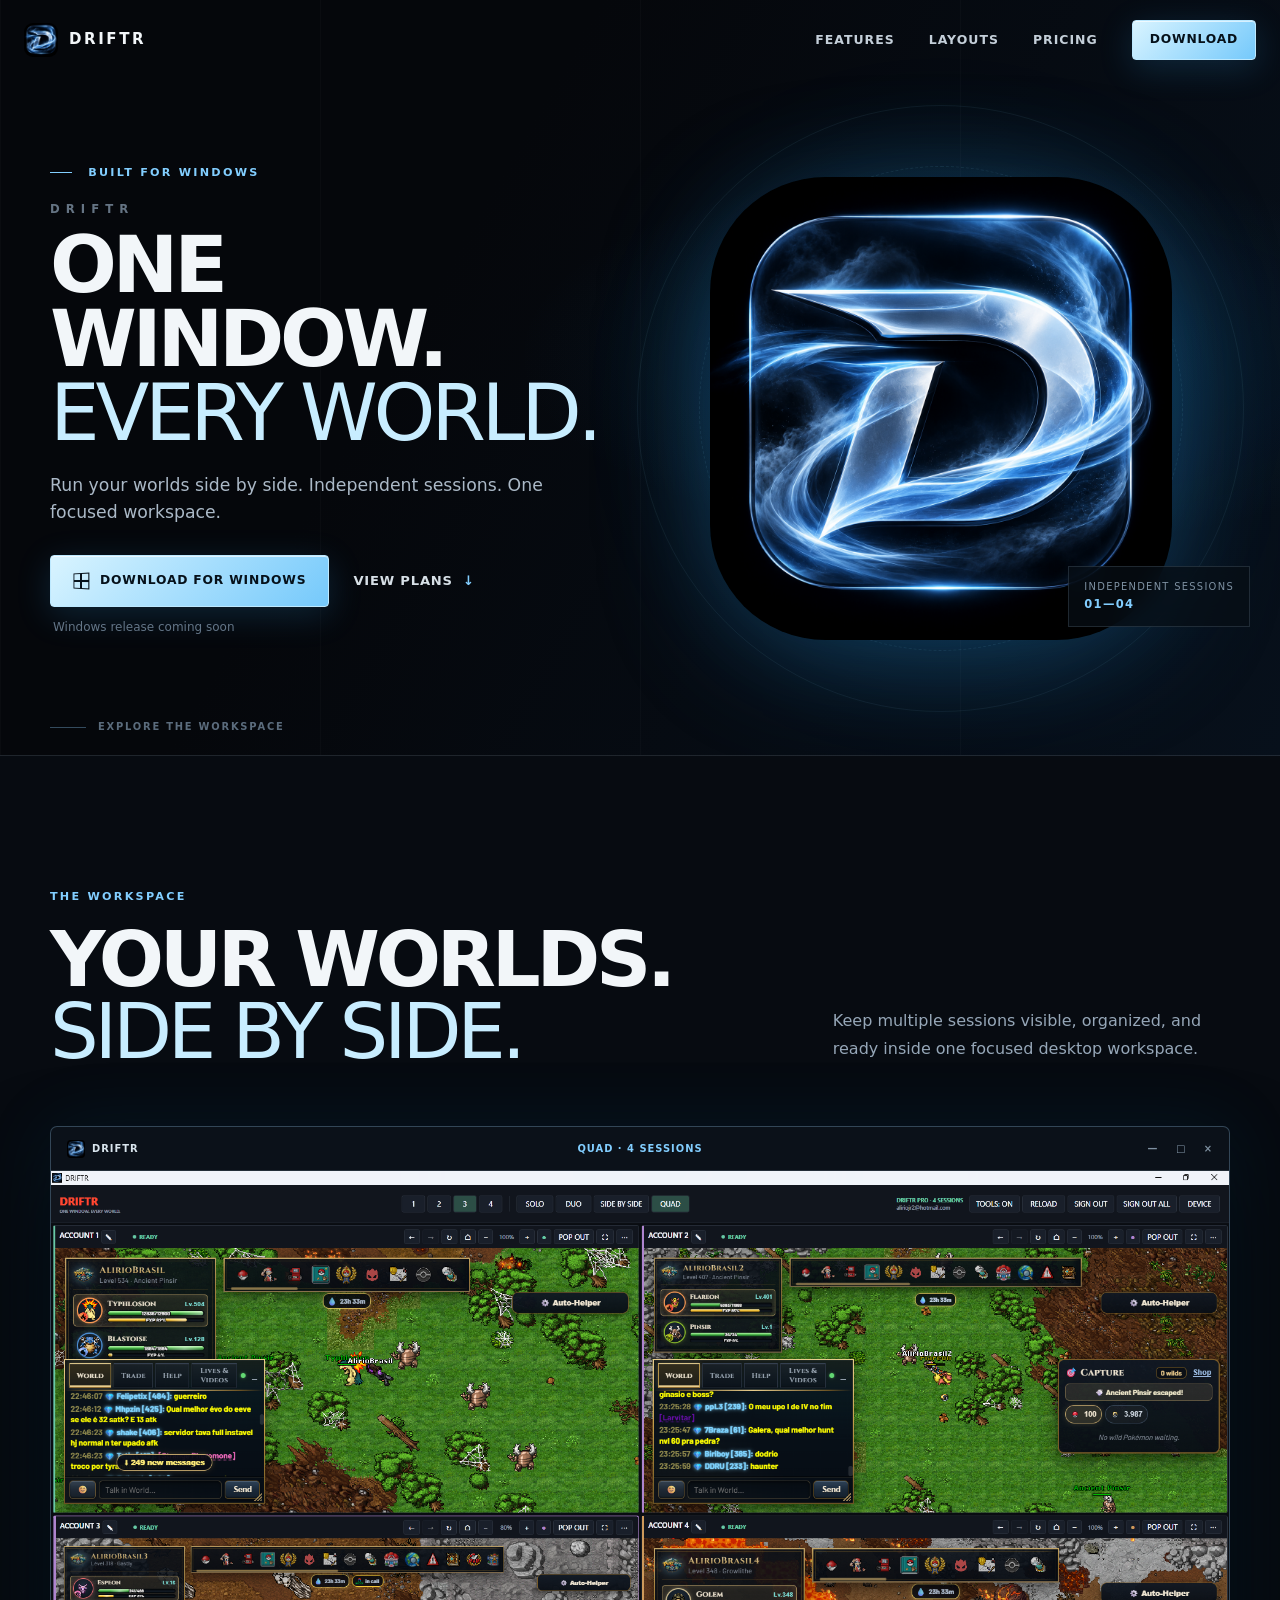
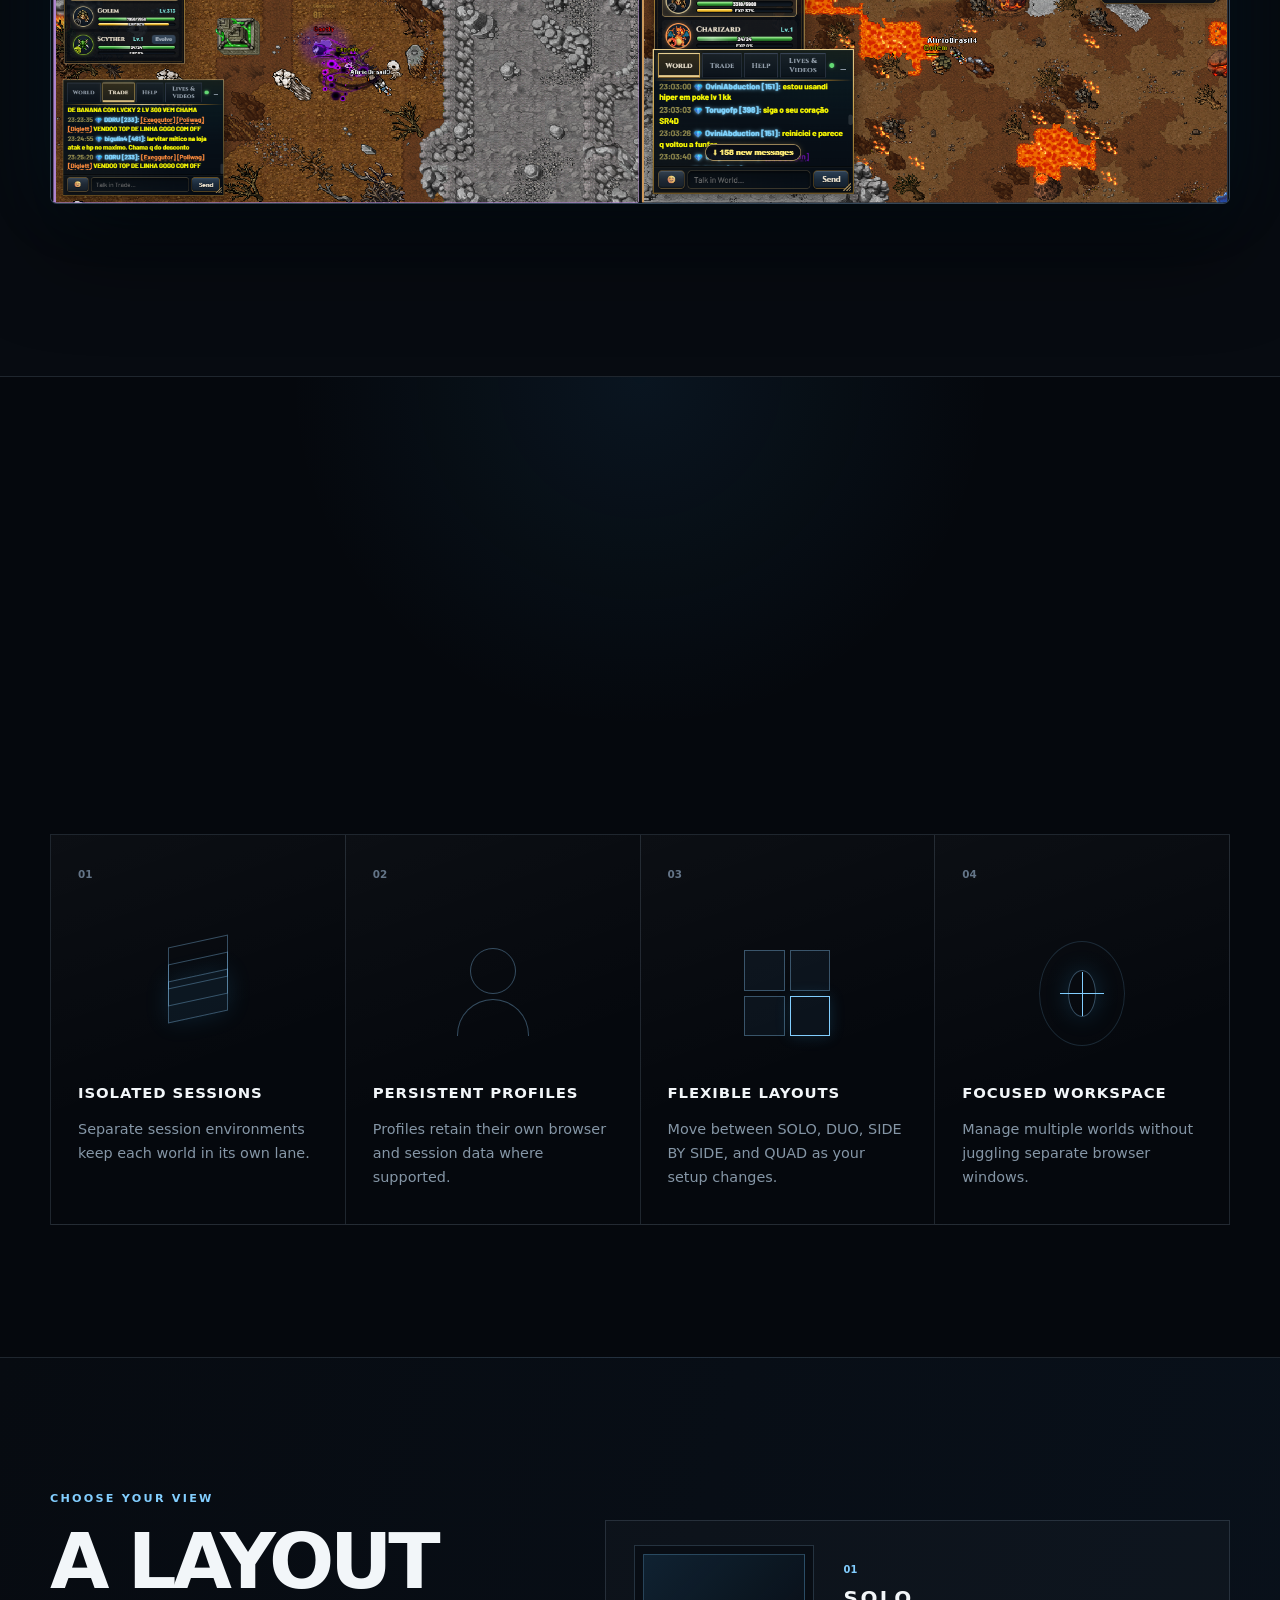
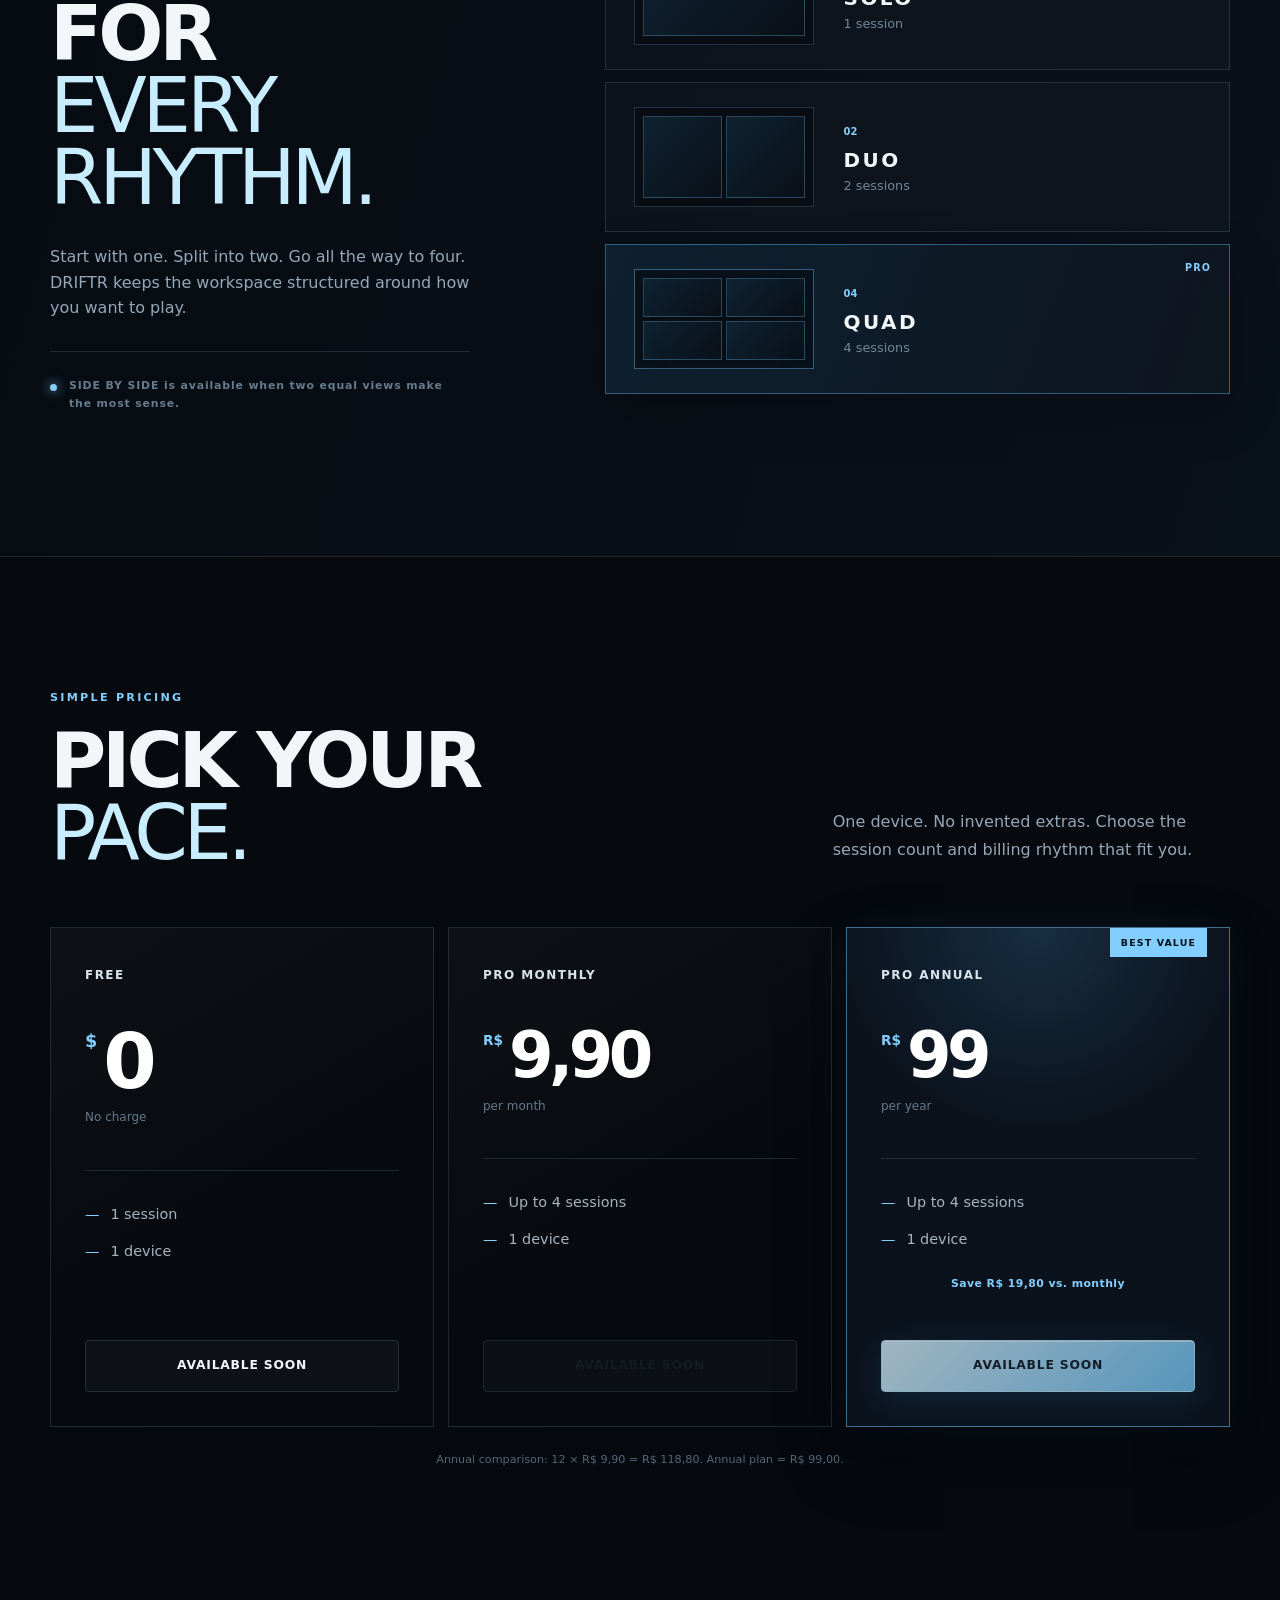
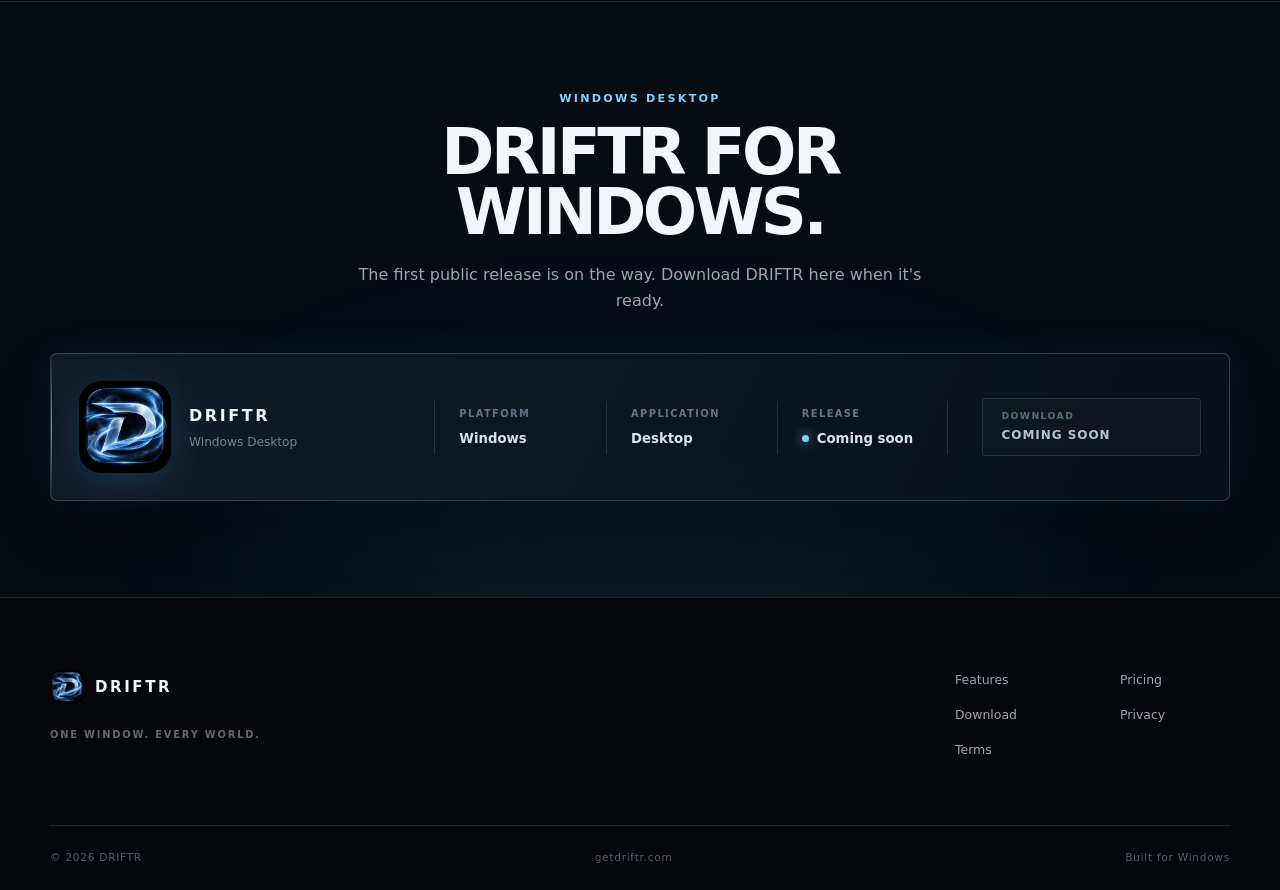
==== index.html @ 32c5ec21 "Build DRIFTR website V1" ====
<!doctype html>
<html lang="en">
<head>
  <meta charset="utf-8">
  <meta name="viewport" content="width=device-width, initial-scale=1">
  <title>DRIFTR — One Window. Every World.</title>
  <meta name="description" content="Run multiple isolated browser and game sessions side by side in one focused Windows workspace.">
  <meta name="theme-color" content="#05070b">
  <meta property="og:title" content="DRIFTR — One Window. Every World.">
  <meta property="og:description" content="Independent sessions. One focused workspace. Built for Windows.">
  <meta property="og:type" content="website">
  <meta property="og:url" content="https://getdriftr.com/">
  <link rel="icon" href="favicon.ico">
  <link rel="stylesheet" href="styles.css">
  <script src="script.js" defer></script>
</head>
<body>
  <a class="skip-link" href="#main">Skip to content</a>
  <header class="site-header" data-header>
    <div class="nav-shell">
      <a class="brand" href="#top" aria-label="DRIFTR home">
        <img src="assets/images/driftr-icon.png" alt="" width="42" height="42">
        <span>DRIFTR</span>
      </a>
      <button class="nav-toggle" type="button" aria-expanded="false" aria-controls="site-nav" data-nav-toggle>
        <span class="sr-only">Open navigation</span><span></span><span></span>
      </button>
      <nav id="site-nav" class="site-nav" aria-label="Main navigation" data-nav>
        <a href="#features">Features</a>
        <a href="#layouts">Layouts</a>
        <a href="#pricing">Pricing</a>
        <a class="button button-small" href="#download">Download</a>
      </nav>
    </div>
  </header>

  <main id="main">
    <section class="hero" id="top">
      <div class="hero-grid shell">
        <div class="hero-copy reveal">
          <p class="eyebrow"><span></span> Built for Windows</p>
          <p class="hero-brand">DRIFTR</p>
          <h1>One window.<br><em>Every world.</em></h1>
          <p class="hero-lede">Run your worlds side by side. Independent sessions. One focused workspace.</p>
          <div class="hero-actions">
            <a class="button" href="#download"><span class="windows-mark" aria-hidden="true"></span> Download for Windows</a>
            <a class="text-link" href="#pricing">View plans <span aria-hidden="true">↓</span></a>
          </div>
          <p class="availability">Windows release coming soon</p>
        </div>
        <div class="hero-art reveal" aria-label="Official DRIFTR icon">
          <div class="icon-orbit" aria-hidden="true"></div>
          <img src="assets/images/driftr-icon.png" alt="DRIFTR's illuminated blue D emblem" width="1254" height="1254">
          <span class="hero-art-label">Independent sessions <b>01—04</b></span>
        </div>
      </div>
      <div class="scroll-cue shell" aria-hidden="true"><span></span> Explore the workspace</div>
    </section>

    <section class="showcase section" aria-labelledby="showcase-title">
      <div class="shell">
        <div class="section-heading reveal">
          <div><p class="eyebrow">The workspace</p><h2 id="showcase-title">Your worlds.<br><em>Side by side.</em></h2></div>
          <p>Keep multiple sessions visible, organized, and ready inside one focused desktop workspace.</p>
        </div>
        <div class="app-frame reveal">
          <div class="frame-bar"><span class="frame-brand"><img src="assets/images/driftr-icon.png" alt="" width="18" height="18"> DRIFTR</span><span class="frame-mode">QUAD · 4 SESSIONS</span><span class="frame-controls" aria-hidden="true">— □ ×</span></div>
          <img src="assets/images/driftr-quad.png" alt="DRIFTR desktop app showing four independent game sessions in QUAD layout" width="1919" height="1029">
        </div>
        <div class="showcase-caption reveal"><span>01</span><p>Four distinct views. One place to keep your attention.</p><b>QUAD LAYOUT</b></div>
      </div>
    </section>

    <section class="features section" id="features" aria-labelledby="features-title">
      <div class="shell">
        <div class="section-kicker reveal"><p class="eyebrow">Designed for focus</p><span>02 / 04</span></div>
        <h2 id="features-title" class="display-heading reveal">More worlds.<br><em>Less window juggling.</em></h2>
        <div class="feature-grid">
          <article class="feature-card reveal"><span class="feature-index">01</span><div class="feature-symbol symbol-layers" aria-hidden="true"><i></i><i></i><i></i></div><h3>Isolated sessions</h3><p>Separate session environments keep each world in its own lane.</p></article>
          <article class="feature-card reveal"><span class="feature-index">02</span><div class="feature-symbol symbol-profile" aria-hidden="true"><i></i><i></i></div><h3>Persistent profiles</h3><p>Profiles retain their own browser and session data where supported.</p></article>
          <article class="feature-card reveal"><span class="feature-index">03</span><div class="feature-symbol symbol-grid" aria-hidden="true"><i></i><i></i><i></i><i></i></div><h3>Flexible layouts</h3><p>Move between SOLO, DUO, SIDE BY SIDE, and QUAD as your setup changes.</p></article>
          <article class="feature-card reveal"><span class="feature-index">04</span><div class="feature-symbol symbol-focus" aria-hidden="true"><i></i></div><h3>Focused workspace</h3><p>Manage multiple worlds without juggling separate browser windows.</p></article>
        </div>
      </div>
    </section>

    <section class="layouts section" id="layouts" aria-labelledby="layouts-title">
      <div class="shell layout-shell">
        <div class="layout-copy reveal">
          <p class="eyebrow">Choose your view</p>
          <h2 id="layouts-title">A layout for<br><em>every rhythm.</em></h2>
          <p>Start with one. Split into two. Go all the way to four. DRIFTR keeps the workspace structured around how you want to play.</p>
          <p class="side-note"><span></span> SIDE BY SIDE is available when two equal views make the most sense.</p>
        </div>
        <div class="layout-list">
          <article class="layout-item reveal"><div class="mini-layout solo"><i></i></div><div><span>01</span><h3>SOLO</h3><p>1 session</p></div></article>
          <article class="layout-item reveal"><div class="mini-layout duo"><i></i><i></i></div><div><span>02</span><h3>DUO</h3><p>2 sessions</p></div></article>
          <article class="layout-item featured reveal"><div class="mini-layout quad"><i></i><i></i><i></i><i></i></div><div><span>04</span><h3>QUAD</h3><p>4 sessions</p></div><b>PRO</b></article>
        </div>
      </div>
    </section>

    <section class="pricing section" id="pricing" aria-labelledby="pricing-title">
      <div class="shell">
        <div class="section-heading reveal"><div><p class="eyebrow">Simple pricing</p><h2 id="pricing-title">Pick your<br><em>pace.</em></h2></div><p>One device. No invented extras. Choose the session count and billing rhythm that fit you.</p></div>
        <div class="pricing-grid">
          <article class="price-card reveal"><p class="plan">Free</p><div class="price"><span>$</span>0</div><p class="billing">No charge</p><ul><li>1 session</li><li>1 device</li></ul><a class="button button-ghost" href="#download">Available soon</a></article>
          <article class="price-card reveal"><p class="plan">Pro monthly</p><div class="price price-brl"><span>R$</span>9,90</div><p class="billing">per month</p><ul><li>Up to 4 sessions</li><li>1 device</li></ul><button class="button button-ghost" type="button" disabled>Available soon</button></article>
          <article class="price-card price-featured reveal"><span class="best-value">Best value</span><p class="plan">Pro annual</p><div class="price price-brl"><span>R$</span>99</div><p class="billing">per year</p><ul><li>Up to 4 sessions</li><li>1 device</li></ul><p class="saving">Save R$ 19,80 vs. monthly</p><button class="button" type="button" disabled>Available soon</button></article>
        </div>
        <p class="price-note reveal">Annual comparison: 12 × R$ 9,90 = R$ 118,80. Annual plan = R$ 99,00.</p>
      </div>
    </section>

    <section class="download section" id="download" aria-labelledby="download-title">
      <div class="download-glow" aria-hidden="true"></div>
      <div class="shell download-inner">
        <div class="download-heading reveal">
          <p class="eyebrow">Windows desktop</p>
          <h2 id="download-title">DRIFTR for Windows.</h2>
          <p>The first public release is on the way. Download DRIFTR here when it's ready.</p>
        </div>
        <div class="release-panel reveal">
          <div class="release-identity">
            <img src="assets/images/driftr-icon.png" alt="DRIFTR icon" width="1254" height="1254">
            <div><strong>DRIFTR</strong><span>Windows Desktop</span></div>
          </div>
          <dl class="release-specs">
            <div><dt>Platform</dt><dd>Windows</dd></div>
            <div><dt>Application</dt><dd>Desktop</dd></div>
            <div><dt>Release</dt><dd><span class="status-dot" aria-hidden="true"></span>Coming soon</dd></div>
          </dl>
          <!-- Release: replace this disabled button with an anchor pointing to the verified production installer URL. -->
          <button class="release-button" type="button" disabled><span>Download</span><strong>Coming soon</strong></button>
        </div>
      </div>
    </section>
  </main>

  <footer class="site-footer">
    <div class="shell footer-top"><div class="footer-brand"><a class="brand" href="#top"><img src="assets/images/driftr-icon.png" alt="" width="42" height="42"><span>DRIFTR</span></a><p>ONE WINDOW. EVERY WORLD.</p></div><nav aria-label="Footer navigation"><a href="#features">Features</a><a href="#pricing">Pricing</a><a href="#download">Download</a><a href="privacy.html">Privacy</a><a href="terms.html">Terms</a></nav></div>
    <div class="shell footer-bottom"><span>© 2026 DRIFTR</span><a href="https://getdriftr.com" rel="noopener noreferrer">getdriftr.com</a><span>Built for Windows</span></div>
  </footer>
</body>
</html>
---- styles.css ----
:root {
  --ink: #05070b;
  --ink-2: #080d14;
  --panel: #0c121c;
  --panel-2: #101925;
  --line: rgba(190, 219, 244, .14);
  --line-bright: rgba(144, 207, 255, .34);
  --text: #f2f6f9;
  --muted: #96a7b8;
  --blue: #82ceff;
  --blue-bright: #c8edff;
  --blue-deep: #168cd7;
  --font: Inter, ui-sans-serif, system-ui, -apple-system, BlinkMacSystemFont, "Segoe UI", sans-serif;
  --display: "Arial Narrow", "Segoe UI", var(--font);
  --shell: min(1180px, calc(100% - 48px));
}

* { box-sizing: border-box; }
html { scroll-behavior: smooth; scroll-padding-top: 88px; }
body { margin: 0; color: var(--text); background: var(--ink); font-family: var(--font); font-size: 16px; line-height: 1.6; -webkit-font-smoothing: antialiased; overflow-x: hidden; }
body::before { content: ""; position: fixed; inset: 0; z-index: -2; opacity: .34; pointer-events: none; background-image: linear-gradient(rgba(255,255,255,.018) 1px, transparent 1px), linear-gradient(90deg, rgba(255,255,255,.018) 1px, transparent 1px); background-size: 64px 64px; mask-image: linear-gradient(to bottom, black, transparent 85%); }
img { display: block; max-width: 100%; }
a { color: inherit; text-decoration: none; }
button, a { -webkit-tap-highlight-color: transparent; }
button { font: inherit; }
:focus-visible { outline: 2px solid var(--blue); outline-offset: 4px; }
::selection { color: #02101a; background: var(--blue); }
.shell { width: var(--shell); margin-inline: auto; }
.sr-only { position: absolute; width: 1px; height: 1px; padding: 0; margin: -1px; overflow: hidden; clip: rect(0,0,0,0); white-space: nowrap; border: 0; }
.skip-link { position: fixed; top: 10px; left: 10px; z-index: 1000; padding: 10px 16px; color: var(--ink); background: var(--blue-bright); transform: translateY(-150%); }
.skip-link:focus { transform: none; }

.site-header { position: fixed; inset: 0 0 auto; z-index: 100; height: 80px; border-bottom: 1px solid transparent; transition: background .25s, border-color .25s, height .25s; }
.site-header.is-scrolled { height: 68px; background: rgba(5, 7, 11, .82); border-color: var(--line); backdrop-filter: blur(18px); }
.nav-shell { width: min(1320px, calc(100% - 48px)); height: 100%; margin: auto; display: flex; align-items: center; justify-content: space-between; }
.brand { display: inline-flex; align-items: center; gap: 11px; font-size: .94rem; font-weight: 800; letter-spacing: .17em; }
.brand img { width: 34px; height: 34px; border-radius: 9px; }
.site-nav { display: flex; align-items: center; gap: 34px; font-size: .78rem; font-weight: 700; letter-spacing: .08em; text-transform: uppercase; }
.site-nav > a:not(.button) { color: #c4cfd9; transition: color .2s; }
.site-nav > a:not(.button):hover { color: white; }
.nav-toggle { display: none; }

.button { display: inline-flex; min-height: 52px; align-items: center; justify-content: center; gap: 11px; padding: 0 22px; color: #06111a; background: linear-gradient(135deg, #d9f4ff, #75c9fb); border: 1px solid #bde9ff; border-radius: 4px; box-shadow: 0 8px 34px rgba(52, 167, 237, .19), inset 0 1px rgba(255,255,255,.65); font-size: .77rem; font-weight: 850; letter-spacing: .065em; text-transform: uppercase; transition: transform .2s, box-shadow .2s, filter .2s; cursor: pointer; }
.button:hover:not(:disabled) { transform: translateY(-2px); box-shadow: 0 12px 38px rgba(52, 167, 237, .3), inset 0 1px rgba(255,255,255,.65); filter: brightness(1.07); }
.button:disabled { color: #18232d; cursor: not-allowed; opacity: .72; }
.button-small { min-height: 40px; padding: 0 17px; }
.button-ghost { color: var(--text); background: rgba(255,255,255,.035); border-color: var(--line); box-shadow: none; }
.text-link { display: inline-flex; align-items: center; gap: 10px; color: #d7e0e7; font-size: .82rem; font-weight: 750; letter-spacing: .06em; text-transform: uppercase; }
.text-link span { color: var(--blue); }
.windows-mark { width: 16px; height: 16px; display: inline-block; background: linear-gradient(90deg, transparent 46%, currentColor 46% 54%, transparent 54%), linear-gradient(transparent 46%, currentColor 46% 54%, transparent 54%); border: 1.5px solid currentColor; transform: perspective(20px) rotateY(-8deg); }
.eyebrow { margin: 0 0 18px; color: var(--blue); font-size: .7rem; font-weight: 800; letter-spacing: .2em; text-transform: uppercase; }
.eyebrow > span { display: inline-block; width: 22px; height: 1px; margin-right: 10px; background: currentColor; vertical-align: middle; }
h1, h2 { margin: 0; font-family: var(--display); font-weight: 800; line-height: .94; letter-spacing: -.055em; text-transform: uppercase; }
h1 em, h2 em { color: var(--blue-bright); font-style: normal; font-weight: 300; }

.hero { position: relative; min-height: clamp(680px, 84svh, 800px); display: grid; align-items: center; overflow: hidden; border-bottom: 1px solid var(--line); background: radial-gradient(ellipse at 78% 47%, rgba(15, 111, 179, .16), transparent 34%), linear-gradient(120deg, #05070b 35%, #07101b 100%); }
.hero::before { content: ""; position: absolute; inset: 0; pointer-events: none; background: linear-gradient(90deg, rgba(255,255,255,.018) 1px, transparent 1px); background-size: 25vw 100%; }
.hero-grid { display: grid; grid-template-columns: 1.02fr .98fr; align-items: center; padding-top: 62px; }
.hero-copy { position: relative; z-index: 2; min-width: 0; padding: 36px 0 52px; }
.hero-brand { margin: 0 0 9px; color: #657484; font-size: .73rem; font-weight: 900; letter-spacing: .52em; }
.hero h1 { max-width: 590px; font-size: clamp(3.75rem, 6.15vw, 6.45rem); }
.hero-lede { max-width: 500px; margin: 22px 0 28px; color: #abb9c7; font-size: clamp(1rem, 1.35vw, 1.15rem); line-height: 1.6; }
.hero-actions { display: flex; align-items: center; gap: 24px; }
.availability { margin: 11px 0 0 3px; color: #647688; font-size: .75rem; }
.hero-art { position: relative; min-height: 520px; display: grid; place-items: center; }
.hero-art::before { content: ""; position: absolute; width: 78%; aspect-ratio: 1; border: 1px solid rgba(122, 203, 255, .12); border-radius: 50%; box-shadow: 0 0 130px rgba(32, 154, 235, .22), inset 0 0 80px rgba(31, 134, 204, .08); }
.hero-art img { position: relative; z-index: 2; width: min(80%, 500px); height: auto; border-radius: 25%; filter: drop-shadow(0 18px 55px rgba(37, 157, 236, .25)); }
.icon-orbit { position: absolute; width: 105%; aspect-ratio: 1; border: 1px solid rgba(142, 207, 250, .07); border-radius: 50%; }
.icon-orbit::before, .icon-orbit::after { content: ""; position: absolute; inset: 10%; border: 1px dashed rgba(145, 214, 255, .09); border-radius: inherit; }
.icon-orbit::after { inset: 22%; }
.hero-art-label { position: absolute; z-index: 4; right: -20px; bottom: 42px; padding: 12px 15px; color: #7e91a2; background: rgba(8, 14, 22, .72); border: 1px solid var(--line); backdrop-filter: blur(12px); font-size: .62rem; letter-spacing: .13em; text-transform: uppercase; }
.hero-art-label b { display: block; color: var(--blue); font-size: .72rem; }
.scroll-cue { position: absolute; inset: auto 0 20px; display: flex; gap: 12px; align-items: center; color: #5b6c7d; font-size: .62rem; font-weight: 700; letter-spacing: .18em; text-transform: uppercase; }
.scroll-cue span { width: 36px; height: 1px; background: var(--line-bright); }

.section { position: relative; padding: 132px 0; }
.section-heading { margin-bottom: 58px; display: grid; grid-template-columns: 1.15fr .65fr; align-items: end; gap: 80px; }
.section-heading h2, .display-heading, .layout-copy h2 { font-size: clamp(3rem, 6vw, 6rem); }
.section-heading > p { margin: 0 0 5px; color: var(--muted); font-size: 1rem; line-height: 1.75; }
.showcase { background: #070b11; }
.app-frame { overflow: hidden; border: 1px solid rgba(153, 209, 247, .28); border-radius: 7px; background: #0b1119; box-shadow: 0 45px 90px rgba(0,0,0,.52), 0 0 75px rgba(20, 126, 195, .11); }
.frame-bar { height: 44px; padding: 0 16px; display: grid; grid-template-columns: 1fr auto 1fr; align-items: center; color: #7f91a1; border-bottom: 1px solid var(--line); font-size: .62rem; font-weight: 800; letter-spacing: .1em; }
.frame-brand { display: flex; align-items: center; gap: 7px; color: #d9e5ed; }
.frame-brand img { width: 18px; height: 18px; border-radius: 4px; }
.frame-mode { color: var(--blue); }
.frame-controls { justify-self: end; word-spacing: 13px; }
.app-frame > img { width: 100%; height: auto; }
.showcase-caption { display: grid; grid-template-columns: auto 1fr auto; align-items: center; gap: 18px; padding: 21px 4px 0; color: #8394a4; font-size: .75rem; }
.showcase-caption span { color: var(--blue); font-weight: 800; }
.showcase-caption p { margin: 0; }
.showcase-caption b { color: #c3d0da; font-size: .67rem; letter-spacing: .14em; }

.features { border-block: 1px solid var(--line); background: radial-gradient(circle at 50% 0, rgba(46, 139, 199, .1), transparent 30%), #05080d; }
.section-kicker { display: flex; justify-content: space-between; align-items: center; }
.section-kicker span { color: #5f7182; font-size: .7rem; font-weight: 700; letter-spacing: .15em; }
.display-heading { max-width: 900px; margin-bottom: 72px; }
.feature-grid { display: grid; grid-template-columns: repeat(4, 1fr); border-top: 1px solid var(--line); border-left: 1px solid var(--line); }
.feature-card { position: relative; min-height: 390px; padding: 25px 27px 32px; border-right: 1px solid var(--line); border-bottom: 1px solid var(--line); background: linear-gradient(160deg, rgba(255,255,255,.026), transparent 60%); }
.feature-index { color: #637487; font-size: .65rem; font-weight: 800; }
.feature-card h3 { margin: 0 0 12px; font-size: .93rem; letter-spacing: .06em; text-transform: uppercase; }
.feature-card p { margin: 0; color: #8596a6; font-size: .9rem; line-height: 1.65; }
.feature-symbol { position: relative; width: 86px; height: 105px; margin: 56px auto 36px; }
.symbol-layers i { position: absolute; left: 13px; width: 60px; height: 42px; border: 1px solid var(--line-bright); transform: skewY(-12deg); }
.symbol-layers i:nth-child(1) { top: 0; }.symbol-layers i:nth-child(2) { top: 17px; }.symbol-layers i:nth-child(3) { top: 34px; background: rgba(82,177,239,.08); box-shadow: 0 0 24px rgba(60,167,237,.14); }
.symbol-profile i:first-child { position: absolute; inset: 7px 20px auto; aspect-ratio: 1; border: 1px solid var(--line-bright); border-radius: 50%; }
.symbol-profile i:last-child { position: absolute; inset: 58px 7px auto; height: 37px; border: 1px solid var(--line-bright); border-radius: 50px 50px 0 0; border-bottom: 0; }
.symbol-grid { display: grid; grid-template-columns: 1fr 1fr; grid-template-rows: 1fr 1fr; gap: 5px; padding: 9px 0 10px; }
.symbol-grid i { border: 1px solid var(--line-bright); background: rgba(90,184,241,.06); }
.symbol-grid i:last-child { border-color: var(--blue); box-shadow: 0 0 15px rgba(57,171,239,.18); }
.symbol-focus { border: 1px solid rgba(134,205,250,.16); border-radius: 50%; }
.symbol-focus::before, .symbol-focus::after { content: ""; position: absolute; background: var(--blue); }
.symbol-focus::before { width: 44px; height: 1px; left: 20px; top: 51px; }.symbol-focus::after { width: 1px; height: 44px; top: 30px; left: 42px; }
.symbol-focus i { position: absolute; inset: 28px; border: 1px solid var(--line-bright); border-radius: 50%; box-shadow: 0 0 24px rgba(54,176,244,.18); }

.layouts { background: linear-gradient(105deg, #070b11, #09111b); }
.layout-shell { display: grid; grid-template-columns: .82fr 1.18fr; gap: 120px; align-items: center; }
.layout-copy > p:not(.eyebrow):not(.side-note) { max-width: 460px; margin: 30px 0; color: var(--muted); }
.side-note { display: flex; gap: 12px; max-width: 420px; padding-top: 25px; color: #667b8d; border-top: 1px solid var(--line); font-size: .68rem; font-weight: 750; letter-spacing: .08em; line-height: 1.65; }
.side-note span { flex: 0 0 7px; height: 7px; margin-top: 7px; background: var(--blue); border-radius: 50%; box-shadow: 0 0 12px var(--blue); }
.layout-list { display: grid; gap: 12px; }
.layout-item { position: relative; display: grid; grid-template-columns: 180px 1fr; align-items: center; gap: 30px; min-height: 150px; padding: 20px 28px; border: 1px solid var(--line); background: rgba(255,255,255,.018); }
.layout-item.featured { border-color: rgba(111,200,255,.38); background: linear-gradient(110deg, rgba(52,157,222,.13), rgba(255,255,255,.02)); box-shadow: 0 20px 50px rgba(0,0,0,.22); }
.layout-item > div:last-of-type span { color: var(--blue); font-size: .62rem; font-weight: 800; }
.layout-item h3 { margin: 2px 0 0; font-size: 1.25rem; letter-spacing: .12em; }
.layout-item p { margin: 0; color: #738698; font-size: .8rem; }
.layout-item > b { position: absolute; right: 18px; top: 15px; color: var(--blue); font-size: .6rem; letter-spacing: .12em; }
.mini-layout { height: 100px; display: grid; gap: 4px; padding: 8px; border: 1px solid rgba(157,204,237,.2); background: #080d14; }
.mini-layout i { display: block; border: 1px solid rgba(117,195,244,.28); background: linear-gradient(135deg, rgba(53,143,203,.16), rgba(39,92,130,.03)); }
.mini-layout.duo { grid-template-columns: 1fr 1fr; }.mini-layout.quad { grid-template-columns: 1fr 1fr; grid-template-rows: 1fr 1fr; border-color: rgba(117,204,255,.43); box-shadow: inset 0 0 25px rgba(37,140,204,.08); }

.pricing { border-top: 1px solid var(--line); background: #06090e; }
.pricing-grid { display: grid; grid-template-columns: repeat(3, 1fr); align-items: stretch; gap: 14px; }
.price-card { position: relative; display: flex; flex-direction: column; min-height: 500px; padding: 38px 34px 34px; border: 1px solid var(--line); background: linear-gradient(150deg, rgba(255,255,255,.03), transparent 60%); }
.price-featured { border-color: rgba(119,204,255,.5); background: radial-gradient(circle at 50% 0, rgba(73,175,237,.18), transparent 38%), #0b121c; transform: translateY(-12px); box-shadow: 0 30px 65px rgba(0,0,0,.32), 0 0 42px rgba(49,153,218,.08); }
.best-value { position: absolute; top: 0; right: 22px; padding: 7px 11px; color: #06101a; background: var(--blue); font-size: .59rem; font-weight: 900; letter-spacing: .12em; text-transform: uppercase; }
.plan { margin: 0 0 42px; color: #d9e3eb; font-size: .75rem; font-weight: 800; letter-spacing: .12em; text-transform: uppercase; }
.price { display: flex; align-items: flex-start; color: white; font-size: 4.8rem; font-weight: 750; letter-spacing: -.07em; line-height: .9; }
.price span { margin: 7px 6px 0 0; color: var(--blue); font-size: 1.1rem; letter-spacing: 0; }
.price-brl { font-size: 4rem; }.price-brl span { font-size: .85rem; }
.billing { margin: 12px 0 0; color: #65798c; font-size: .75rem; }
.price-card ul { margin: 42px 0 34px; padding: 25px 0 0; border-top: 1px solid var(--line); list-style: none; }
.price-card li { padding: 7px 0; color: #a7b4bf; font-size: .9rem; }
.price-card li::before { content: "—"; margin-right: 11px; color: var(--blue); }
.price-card .button { width: 100%; margin-top: auto; }
.saving { margin: -17px 0 18px; color: var(--blue); font-size: .68rem; font-weight: 750; text-align: center; letter-spacing: .04em; }
.price-note { margin: 24px 0 0; color: #536779; font-size: .7rem; text-align: center; }

.download { overflow: hidden; padding-block: 88px 96px; border-top: 1px solid var(--line); background: #070c13; }
.download-glow { position: absolute; width: 760px; height: 260px; left: 50%; bottom: -80px; background: rgba(25, 140, 215, .1); border-radius: 50%; filter: blur(90px); transform: translateX(-50%); }
.download-inner { position: relative; z-index: 2; }
.download-heading { max-width: 700px; margin: 0 auto 40px; text-align: center; }
.download-heading .eyebrow { margin-bottom: 14px; }
.download-heading h2 { font-size: clamp(2.7rem, 5vw, 4.7rem); }
.download-heading > p:last-child { max-width: 600px; margin: 20px auto 0; color: var(--muted); }
.release-panel { position: relative; display: grid; grid-template-columns: minmax(250px, 1fr) minmax(390px, 1.6fr) minmax(170px, .68fr); align-items: center; gap: 34px; padding: 27px 28px; border: 1px solid rgba(145, 207, 247, .24); border-radius: 7px; background: linear-gradient(115deg, rgba(18, 29, 43, .92), rgba(9, 15, 23, .9)); box-shadow: 0 24px 55px rgba(0,0,0,.3), 0 0 42px rgba(42, 150, 219, .07); backdrop-filter: blur(14px); }
.release-panel::before { content: ""; position: absolute; inset: 0 auto 0 0; width: 1px; background: linear-gradient(transparent, var(--blue), transparent); opacity: .7; }
.release-identity { display: flex; align-items: center; gap: 18px; min-width: 0; }
.release-identity img { flex: 0 0 92px; width: 92px; height: 92px; border-radius: 22px; filter: drop-shadow(0 8px 18px rgba(42, 157, 228, .2)); }
.release-identity strong, .release-identity span { display: block; }
.release-identity strong { color: var(--text); font-size: 1rem; letter-spacing: .16em; }
.release-identity span { margin-top: 4px; color: #718598; font-size: .76rem; }
.release-specs { display: grid; grid-template-columns: repeat(3, minmax(0, 1fr)); margin: 0; border-inline: 1px solid var(--line); }
.release-specs > div { min-width: 0; padding: 5px 24px; }
.release-specs > div + div { border-left: 1px solid var(--line); }
.release-specs dt { margin-bottom: 6px; color: #617589; font-size: .62rem; font-weight: 800; letter-spacing: .14em; text-transform: uppercase; }
.release-specs dd { margin: 0; color: #d8e2e9; font-size: .83rem; font-weight: 700; white-space: nowrap; }
.status-dot { display: inline-block; width: 7px; height: 7px; margin-right: 8px; border-radius: 50%; background: var(--blue); box-shadow: 0 0 12px rgba(130, 206, 255, .8); vertical-align: 1px; }
.release-button { min-height: 58px; padding: 10px 18px; color: #8092a2; background: rgba(255,255,255,.025); border: 1px solid var(--line); border-radius: 4px; text-align: left; cursor: not-allowed; }
.release-button span, .release-button strong { display: block; }
.release-button span { margin-bottom: 2px; color: #586d80; font-size: .58rem; font-weight: 800; letter-spacing: .15em; text-transform: uppercase; }
.release-button strong { color: #b5c4cf; font-size: .75rem; letter-spacing: .08em; text-transform: uppercase; }

.site-footer { padding: 72px 0 24px; border-top: 1px solid var(--line); background: #040609; }
.footer-top { display: flex; justify-content: space-between; align-items: flex-start; padding-bottom: 65px; }
.footer-brand p { margin: 15px 0 0; color: #586b7d; font-size: .62rem; font-weight: 750; letter-spacing: .18em; }
.footer-top nav { display: grid; grid-template-columns: repeat(2, minmax(110px, 1fr)); gap: 15px 55px; color: #98a7b4; font-size: .78rem; }
.footer-top nav a:hover, .legal-footer a:hover, .legal-content a { color: var(--blue); }
.footer-bottom { display: flex; justify-content: space-between; padding-top: 23px; color: #4e6173; border-top: 1px solid var(--line); font-size: .66rem; letter-spacing: .07em; }

.reveal { opacity: 0; transform: translateY(22px); transition: opacity .7s ease, transform .7s ease; }
.reveal.is-visible { opacity: 1; transform: none; }
.feature-card:nth-child(2), .layout-item:nth-child(2), .price-card:nth-child(2) { transition-delay: .08s; }
.feature-card:nth-child(3), .layout-item:nth-child(3), .price-card:nth-child(3) { transition-delay: .16s; }
.feature-card:nth-child(4) { transition-delay: .24s; }

/* Legal pages */
.legal-page { background: radial-gradient(circle at 18% 5%, rgba(44, 150, 216, .12), transparent 26%), var(--ink); }
.legal-back { color: #a7b5c1; font-size: .75rem; font-weight: 700; letter-spacing: .08em; text-transform: uppercase; }
.legal-back:hover { color: var(--blue); }
.legal-main { padding: 165px 0 95px; display: grid; grid-template-columns: .72fr 1.28fr; gap: 120px; align-items: start; }
.legal-hero { position: sticky; top: 115px; }
.legal-hero h1 { font-size: clamp(3.8rem, 7vw, 6.8rem); }
.legal-hero > p:last-child { margin-top: 25px; color: #647687; font-size: .75rem; }
.legal-content { max-width: 720px; color: #9cabb8; }
.legal-content > p:first-child { margin-top: 0; padding-bottom: 36px; color: #c8d2da; border-bottom: 1px solid var(--line); font-size: 1.08rem; line-height: 1.8; }
.legal-content section { padding: 32px 0; border-bottom: 1px solid var(--line); }
.legal-content h2 { margin: 0 0 13px; color: #e8eef3; font-family: var(--font); font-size: 1rem; letter-spacing: .03em; line-height: 1.4; text-transform: none; }
.legal-content p { margin: 10px 0; }
.legal-footer { display: flex; gap: 30px; padding: 28px 0; color: #617486; border-top: 1px solid var(--line); font-size: .72rem; }
.legal-footer span { margin-right: auto; }

@media (max-width: 1024px) {
  :root { --shell: min(100% - 40px, 920px); }
  .hero-grid { grid-template-columns: 1fr .88fr; }
  .hero-art { min-height: 450px; }
  .hero-art img { width: min(82%, 430px); }
  .hero-art-label { right: 0; }
  .feature-grid { grid-template-columns: repeat(2, 1fr); }
  .feature-card { min-height: 350px; }
  .layout-shell { gap: 60px; }
  .layout-item { grid-template-columns: 140px 1fr; }
  .legal-main { gap: 65px; }
}

@media (max-width: 768px) {
  :root { --shell: min(100% - 32px, 680px); }
  html { scroll-padding-top: 72px; }
  .site-header, .site-header.is-scrolled { height: 66px; background: rgba(5,7,11,.9); border-color: var(--line); backdrop-filter: blur(18px); }
  .nav-shell { width: calc(100% - 32px); }
  .nav-toggle { display: grid; width: 42px; height: 42px; padding: 12px 9px; place-content: center; gap: 6px; color: white; background: transparent; border: 1px solid var(--line); }
  .nav-toggle span:not(.sr-only) { width: 21px; height: 1px; background: currentColor; transition: transform .2s; }
  .nav-toggle[aria-expanded="true"] span:nth-of-type(2) { transform: translateY(3.5px) rotate(45deg); }
  .nav-toggle[aria-expanded="true"] span:nth-of-type(3) { transform: translateY(-3.5px) rotate(-45deg); }
  .site-nav { position: fixed; inset: 66px 0 auto; padding: 24px 16px 30px; display: none; align-items: stretch; gap: 0; background: rgba(6,10,16,.98); border-bottom: 1px solid var(--line); }
  .site-nav.is-open { display: grid; }
  .site-nav > a:not(.button) { padding: 16px 8px; border-bottom: 1px solid var(--line); }
  .site-nav .button { margin-top: 18px; }
  body.nav-open { overflow: hidden; }
  .hero { min-height: auto; padding: 118px 0 62px; }
  .hero-grid { grid-template-columns: 1fr; padding: 0; }
  .hero-copy { padding: 0; }
  .hero h1 { max-width: 100%; font-size: clamp(2.8rem, 12vw, 5.25rem); }
  .hero-art { min-height: auto; margin: 42px auto 0; width: min(100%, 440px); }
  .hero-art img { width: min(82%, 360px); }
  .hero-art-label { right: 0; bottom: 12px; }
  .scroll-cue { display: none; }
  .section { padding: 94px 0; }
  .section-heading { grid-template-columns: 1fr; gap: 26px; margin-bottom: 44px; }
  .section-heading > p { max-width: 550px; }
  .frame-bar { grid-template-columns: 1fr 1fr; }
  .frame-controls { display: none; }
  .frame-mode { text-align: right; }
  .showcase-caption { grid-template-columns: auto 1fr; }
  .showcase-caption b { display: none; }
  .layout-shell, .legal-main { grid-template-columns: 1fr; }
  .layout-shell { gap: 55px; }
  .pricing-grid { grid-template-columns: 1fr; gap: 14px; }
  .price-card { min-height: 440px; }
  .price-featured { transform: none; order: -1; }
  .release-panel { grid-template-columns: 1fr; gap: 24px; padding: 26px; }
  .release-specs { border-inline: 0; border-block: 1px solid var(--line); padding-block: 20px; }
  .release-specs > div:first-child { padding-left: 0; }
  .release-specs > div:last-child { padding-right: 0; }
  .release-button { width: 100%; text-align: center; }
  .legal-main { gap: 50px; padding-top: 125px; }
  .legal-hero { position: static; }
}

@media (max-width: 520px) {
  :root { --shell: calc(100% - 28px); }
  .hero-grid { width: calc(100vw - 28px); max-width: calc(100vw - 28px); }
  .hero-copy, .hero-lede, .hero-actions { width: 100%; max-width: 100%; }
  .hero-actions { align-items: stretch; flex-direction: column; gap: 20px; }
  .hero-actions .button { width: 100%; }
  .hero-actions .text-link { justify-content: center; }
  .availability { text-align: center; }
  .hero-art { margin-top: 32px; width: min(100%, 360px); }
  .hero-art img { width: min(80%, 300px); }
  .hero-art-label { display: none; }
  .section-heading h2, .display-heading, .layout-copy h2 { font-size: clamp(2.75rem, 14vw, 4.3rem); }
  .feature-grid { grid-template-columns: 1fr; }
  .feature-card { min-height: 325px; }
  .feature-symbol { margin-top: 42px; }
  .layout-item { grid-template-columns: 112px 1fr; gap: 18px; padding: 15px; }
  .mini-layout { height: 76px; }
  .price-card { min-height: 420px; padding: 34px 26px 28px; }
  .price { font-size: 4.2rem; }.price-brl { font-size: 3.5rem; }
  .download { padding-block: 72px 78px; }
  .download-heading { margin-bottom: 32px; }
  .download-heading h2 { font-size: clamp(2.4rem, 12vw, 3.5rem); }
  .release-panel { padding: 23px 20px; }
  .release-identity img { flex-basis: 74px; width: 74px; height: 74px; border-radius: 18px; }
  .release-specs { grid-template-columns: 1fr; gap: 0; padding-block: 10px; }
  .release-specs > div { padding: 12px 0; }
  .release-specs > div + div { border-top: 1px solid var(--line); border-left: 0; }
  .footer-top { flex-direction: column; gap: 48px; }
  .footer-top nav { width: 100%; }
  .footer-bottom { flex-wrap: wrap; gap: 10px 25px; }
  .footer-bottom span:last-child { width: 100%; }
  .legal-back { font-size: .68rem; }
  .legal-hero h1 { font-size: 3.7rem; }
}

@media (prefers-reduced-motion: reduce) {
  html { scroll-behavior: auto; }
  *, *::before, *::after { animation-duration: .01ms !important; animation-iteration-count: 1 !important; transition-duration: .01ms !important; }
  .reveal { opacity: 1; transform: none; }
}
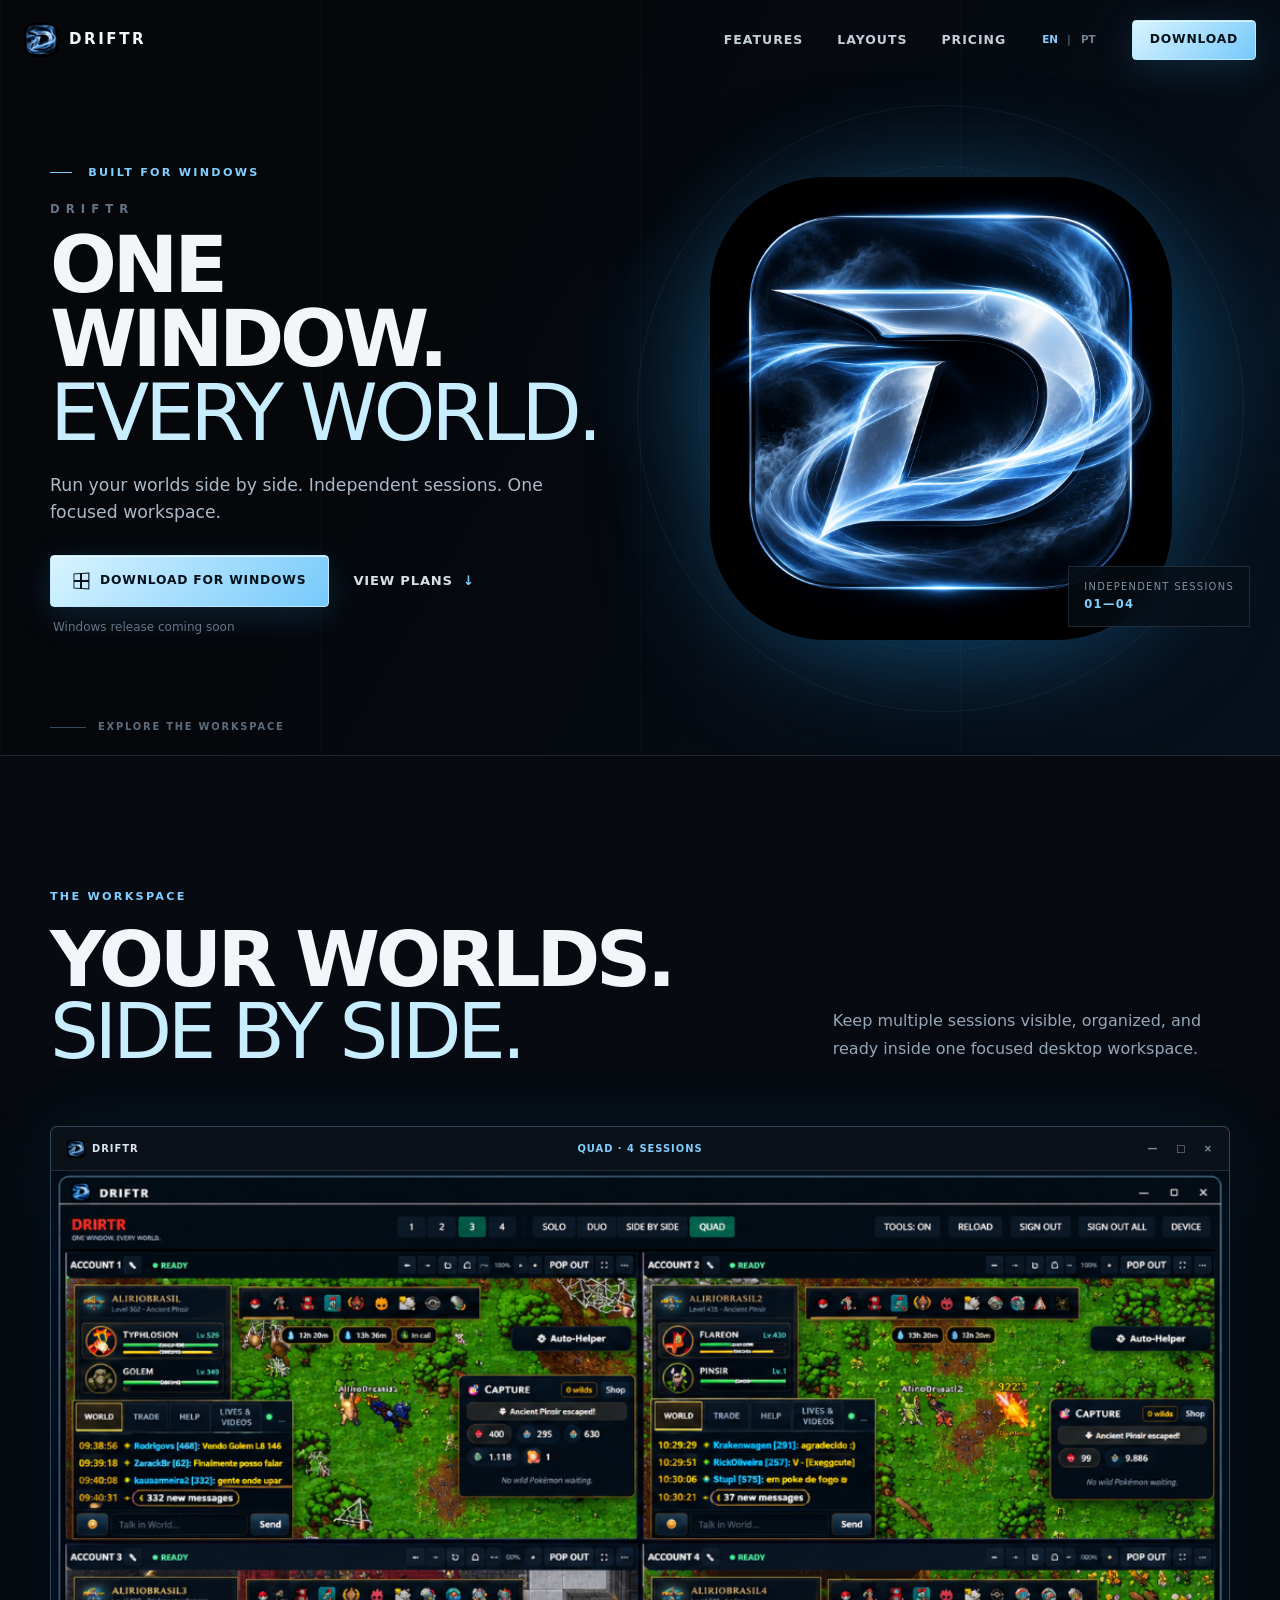
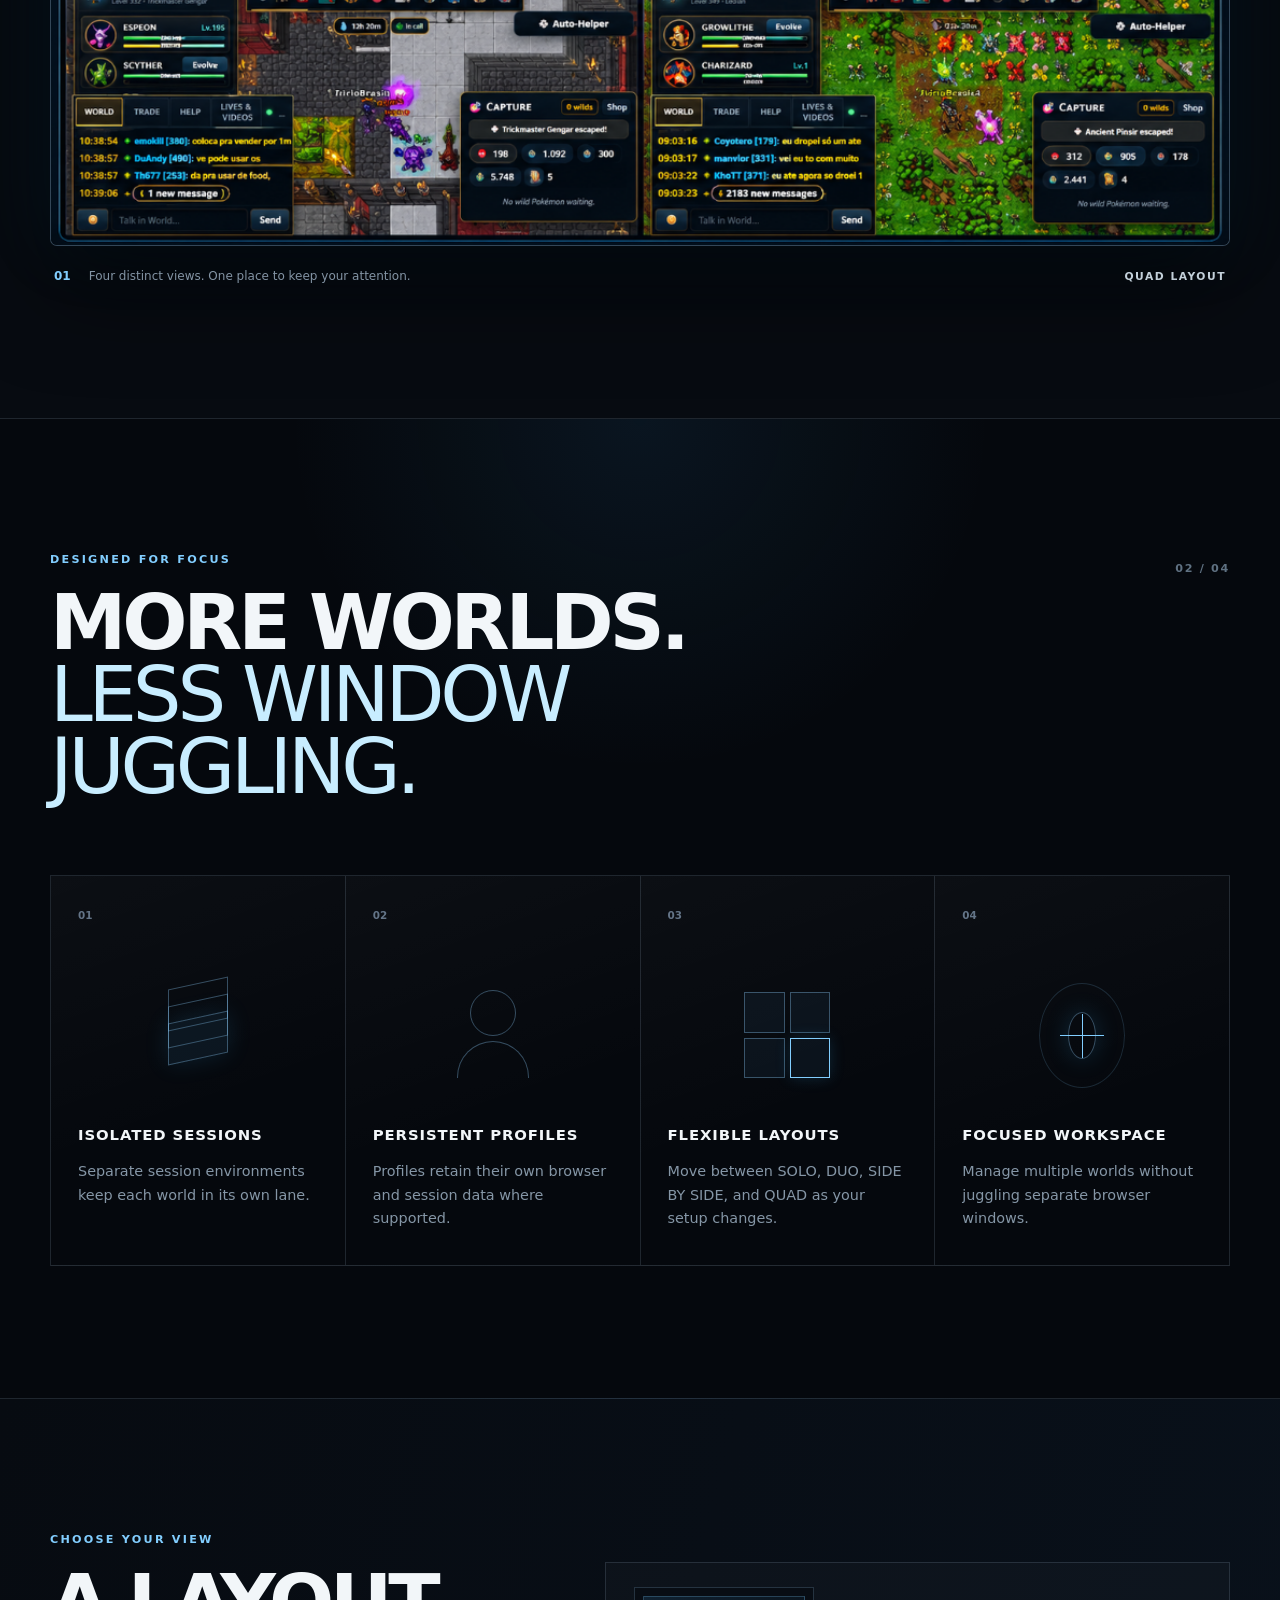
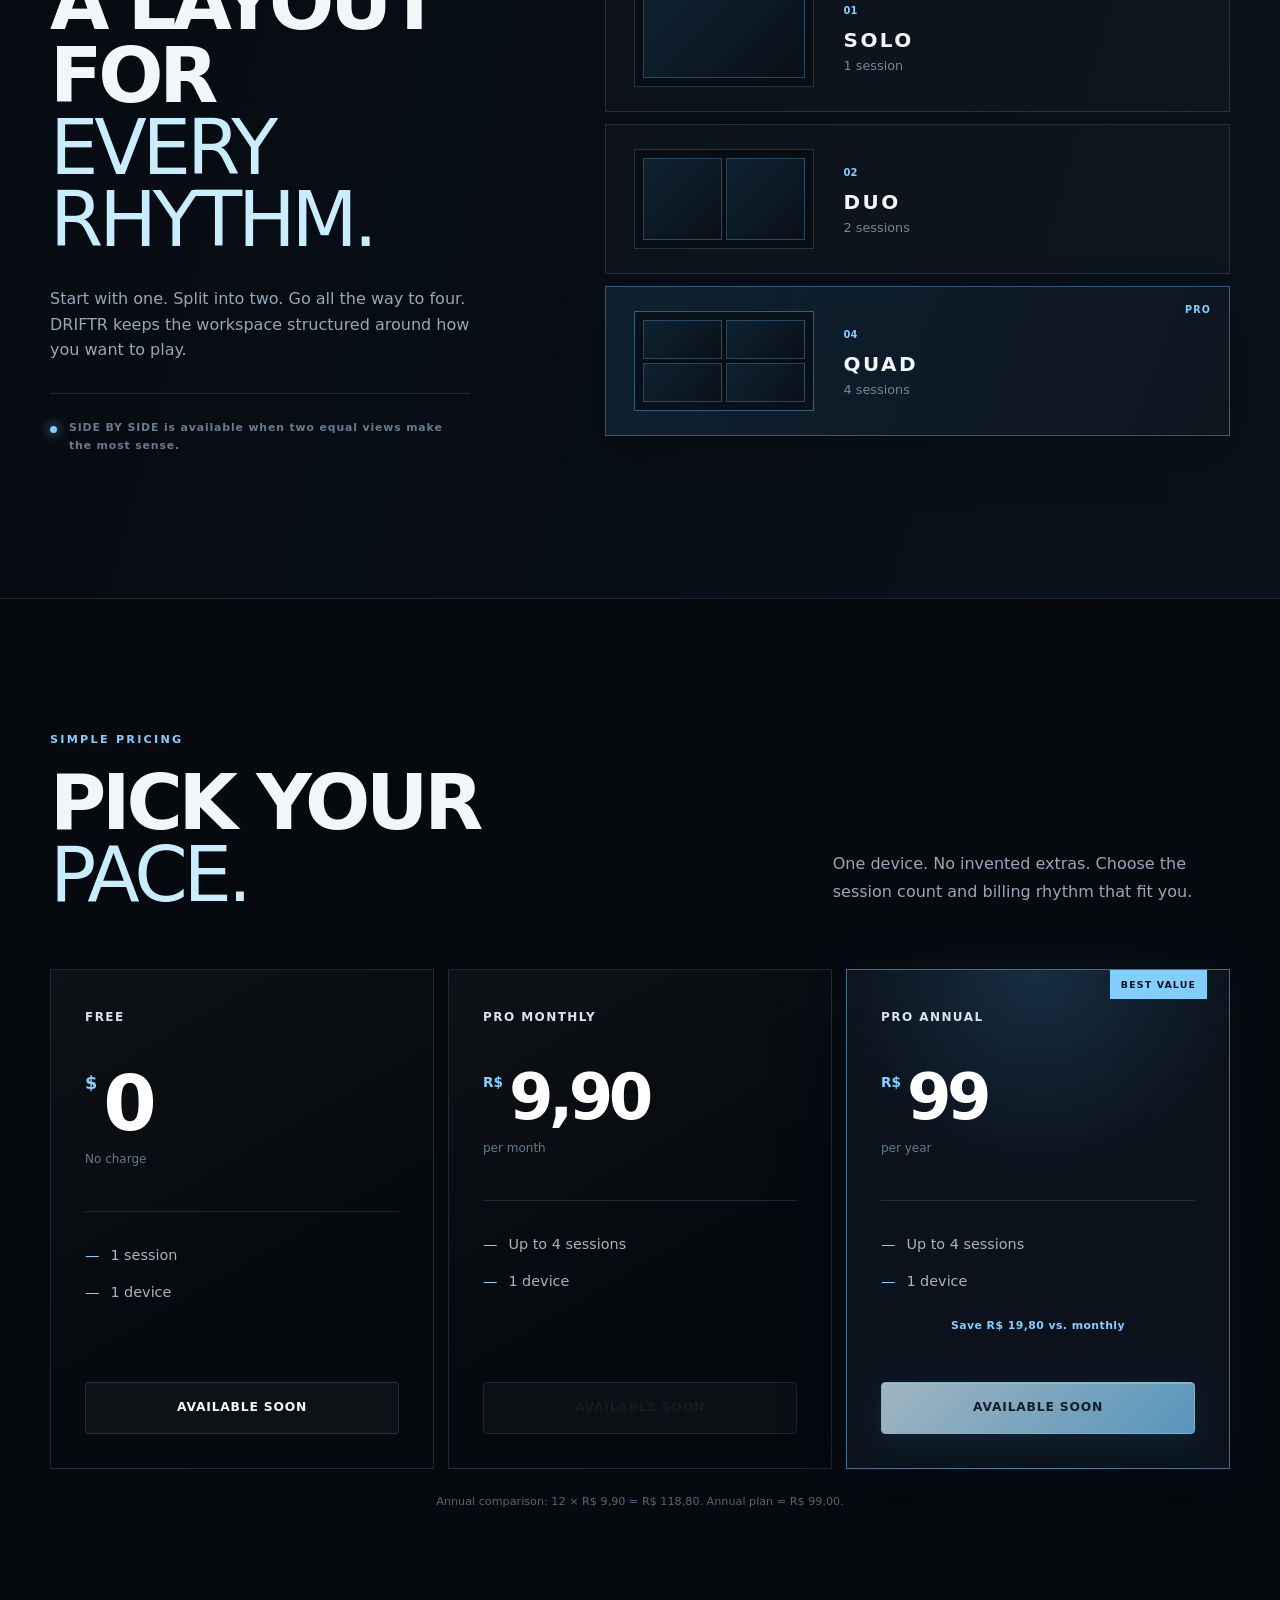
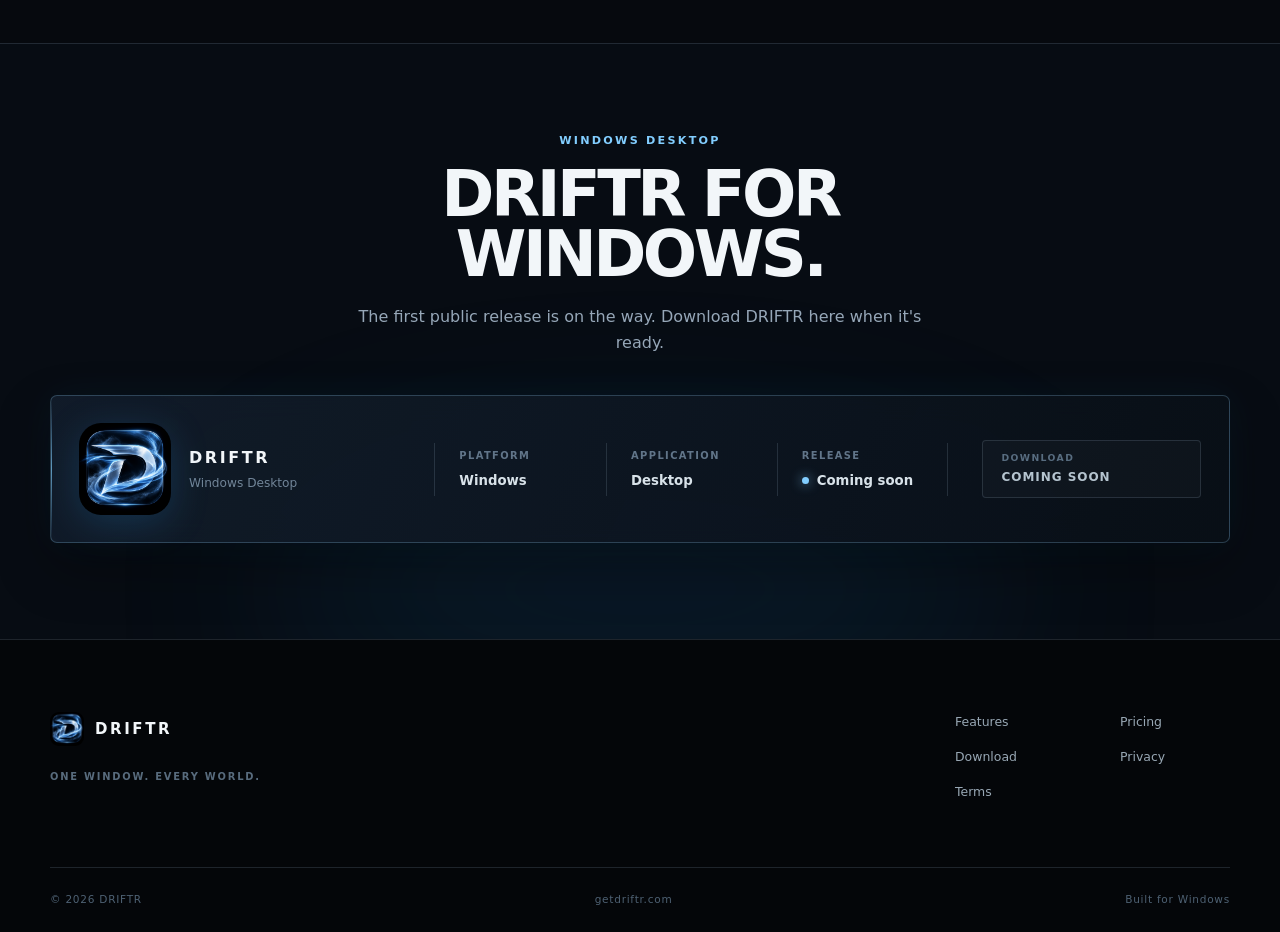
==== commit 4bafabde: "Add localization and finalize DRIFTR website" ====
--- a/index.html
+++ b/index.html
@@ -15,21 +15,24 @@
   <script src="script.js" defer></script>
 </head>
 <body>
-  <a class="skip-link" href="#main">Skip to content</a>
+  <a class="skip-link" href="#main" data-i18n="a11y.skip">Skip to content</a>
   <header class="site-header" data-header>
     <div class="nav-shell">
-      <a class="brand" href="#top" aria-label="DRIFTR home">
+      <a class="brand" href="#top" aria-label="DRIFTR home" data-i18n-aria-label="a11y.home">
         <img src="assets/images/driftr-icon.png" alt="" width="42" height="42">
         <span>DRIFTR</span>
       </a>
       <button class="nav-toggle" type="button" aria-expanded="false" aria-controls="site-nav" data-nav-toggle>
-        <span class="sr-only">Open navigation</span><span></span><span></span>
+        <span class="sr-only" data-nav-label>Open navigation</span><span></span><span></span>
       </button>
-      <nav id="site-nav" class="site-nav" aria-label="Main navigation" data-nav>
-        <a href="#features">Features</a>
-        <a href="#layouts">Layouts</a>
-        <a href="#pricing">Pricing</a>
-        <a class="button button-small" href="#download">Download</a>
+      <nav id="site-nav" class="site-nav" aria-label="Main navigation" data-i18n-aria-label="a11y.mainNav" data-nav>
+        <a href="#features" data-i18n="nav.features">Features</a>
+        <a href="#layouts" data-i18n="nav.layouts">Layouts</a>
+        <a href="#pricing" data-i18n="nav.pricing">Pricing</a>
+        <div class="language-switch" role="group" aria-label="Language" data-i18n-aria-label="language.label">
+          <button type="button" data-language="en" aria-pressed="true" aria-label="English">EN</button><span aria-hidden="true">|</span><button type="button" data-language="pt-BR" aria-pressed="false" aria-label="Português do Brasil">PT</button>
+        </div>
+        <a class="button button-small" href="#download" data-i18n="nav.download">Download</a>
       </nav>
     </div>
   </header>
@@ -38,48 +41,48 @@
     <section class="hero" id="top">
       <div class="hero-grid shell">
         <div class="hero-copy reveal">
-          <p class="eyebrow"><span></span> Built for Windows</p>
+          <p class="eyebrow"><span></span> <span data-i18n="hero.eyebrow">Built for Windows</span></p>
           <p class="hero-brand">DRIFTR</p>
-          <h1>One window.<br><em>Every world.</em></h1>
-          <p class="hero-lede">Run your worlds side by side. Independent sessions. One focused workspace.</p>
+          <h1><span data-i18n="hero.title1">One window.</span><br><em data-i18n="hero.title2">Every world.</em></h1>
+          <p class="hero-lede" data-i18n="hero.description">Run your worlds side by side. Independent sessions. One focused workspace.</p>
           <div class="hero-actions">
-            <a class="button" href="#download"><span class="windows-mark" aria-hidden="true"></span> Download for Windows</a>
-            <a class="text-link" href="#pricing">View plans <span aria-hidden="true">↓</span></a>
+            <a class="button" href="#download"><span class="windows-mark" aria-hidden="true"></span> <span data-i18n="hero.download">Download for Windows</span></a>
+            <a class="text-link" href="#pricing"><span data-i18n="hero.plans">View plans</span> <span aria-hidden="true">↓</span></a>
           </div>
-          <p class="availability">Windows release coming soon</p>
+          <p class="availability" data-i18n="hero.availability">Windows release coming soon</p>
         </div>
-        <div class="hero-art reveal" aria-label="Official DRIFTR icon">
+        <div class="hero-art reveal" aria-label="Official DRIFTR icon" data-i18n-aria-label="hero.artLabel">
           <div class="icon-orbit" aria-hidden="true"></div>
-          <img src="assets/images/driftr-icon.png" alt="DRIFTR's illuminated blue D emblem" width="1254" height="1254">
-          <span class="hero-art-label">Independent sessions <b>01—04</b></span>
+          <img src="assets/images/driftr-icon.png" alt="DRIFTR's illuminated blue D emblem" data-i18n-alt="hero.artAlt" width="1254" height="1254">
+          <span class="hero-art-label"><span data-i18n="hero.sessions">Independent sessions</span> <b>01—04</b></span>
         </div>
       </div>
-      <div class="scroll-cue shell" aria-hidden="true"><span></span> Explore the workspace</div>
+      <div class="scroll-cue shell" aria-hidden="true"><span></span> <span data-i18n="hero.explore">Explore the workspace</span></div>
     </section>
 
     <section class="showcase section" aria-labelledby="showcase-title">
       <div class="shell">
         <div class="section-heading reveal">
-          <div><p class="eyebrow">The workspace</p><h2 id="showcase-title">Your worlds.<br><em>Side by side.</em></h2></div>
-          <p>Keep multiple sessions visible, organized, and ready inside one focused desktop workspace.</p>
+          <div><p class="eyebrow" data-i18n="showcase.eyebrow">The workspace</p><h2 id="showcase-title"><span data-i18n="showcase.title1">Your worlds.</span><br><em data-i18n="showcase.title2">Side by side.</em></h2></div>
+          <p data-i18n="showcase.description">Keep multiple sessions visible, organized, and ready inside one focused desktop workspace.</p>
         </div>
         <div class="app-frame reveal">
-          <div class="frame-bar"><span class="frame-brand"><img src="assets/images/driftr-icon.png" alt="" width="18" height="18"> DRIFTR</span><span class="frame-mode">QUAD · 4 SESSIONS</span><span class="frame-controls" aria-hidden="true">— □ ×</span></div>
-          <img src="assets/images/driftr-quad.png" alt="DRIFTR desktop app showing four independent game sessions in QUAD layout" width="1919" height="1029">
+          <div class="frame-bar"><span class="frame-brand"><img src="assets/images/driftr-icon.png" alt="" width="18" height="18"> DRIFTR</span><span class="frame-mode" data-i18n="showcase.frameMode">QUAD · 4 SESSIONS</span><span class="frame-controls" aria-hidden="true">— □ ×</span></div>
+          <img src="assets/images/driftr-quad.png" alt="DRIFTR desktop app showing four independent game sessions in QUAD layout" data-i18n-alt="showcase.imageAlt" width="1919" height="1029">
         </div>
-        <div class="showcase-caption reveal"><span>01</span><p>Four distinct views. One place to keep your attention.</p><b>QUAD LAYOUT</b></div>
+        <div class="showcase-caption reveal"><span>01</span><p data-i18n="showcase.caption">Four distinct views. One place to keep your attention.</p><b data-i18n="showcase.layoutLabel">QUAD LAYOUT</b></div>
       </div>
     </section>
 
     <section class="features section" id="features" aria-labelledby="features-title">
       <div class="shell">
-        <div class="section-kicker reveal"><p class="eyebrow">Designed for focus</p><span>02 / 04</span></div>
-        <h2 id="features-title" class="display-heading reveal">More worlds.<br><em>Less window juggling.</em></h2>
+        <div class="section-kicker reveal"><p class="eyebrow" data-i18n="features.eyebrow">Designed for focus</p><span>02 / 04</span></div>
+        <h2 id="features-title" class="display-heading reveal"><span data-i18n="features.title1">More worlds.</span><br><em data-i18n="features.title2">Less window juggling.</em></h2>
         <div class="feature-grid">
-          <article class="feature-card reveal"><span class="feature-index">01</span><div class="feature-symbol symbol-layers" aria-hidden="true"><i></i><i></i><i></i></div><h3>Isolated sessions</h3><p>Separate session environments keep each world in its own lane.</p></article>
-          <article class="feature-card reveal"><span class="feature-index">02</span><div class="feature-symbol symbol-profile" aria-hidden="true"><i></i><i></i></div><h3>Persistent profiles</h3><p>Profiles retain their own browser and session data where supported.</p></article>
-          <article class="feature-card reveal"><span class="feature-index">03</span><div class="feature-symbol symbol-grid" aria-hidden="true"><i></i><i></i><i></i><i></i></div><h3>Flexible layouts</h3><p>Move between SOLO, DUO, SIDE BY SIDE, and QUAD as your setup changes.</p></article>
-          <article class="feature-card reveal"><span class="feature-index">04</span><div class="feature-symbol symbol-focus" aria-hidden="true"><i></i></div><h3>Focused workspace</h3><p>Manage multiple worlds without juggling separate browser windows.</p></article>
+          <article class="feature-card reveal"><span class="feature-index">01</span><div class="feature-symbol symbol-layers" aria-hidden="true"><i></i><i></i><i></i></div><h3 data-i18n="features.isolatedTitle">Isolated sessions</h3><p data-i18n="features.isolatedText">Separate session environments keep each world in its own lane.</p></article>
+          <article class="feature-card reveal"><span class="feature-index">02</span><div class="feature-symbol symbol-profile" aria-hidden="true"><i></i><i></i></div><h3 data-i18n="features.profilesTitle">Persistent profiles</h3><p data-i18n="features.profilesText">Profiles retain their own browser and session data where supported.</p></article>
+          <article class="feature-card reveal"><span class="feature-index">03</span><div class="feature-symbol symbol-grid" aria-hidden="true"><i></i><i></i><i></i><i></i></div><h3 data-i18n="features.layoutsTitle">Flexible layouts</h3><p data-i18n="features.layoutsText">Move between SOLO, DUO, SIDE BY SIDE, and QUAD as your setup changes.</p></article>
+          <article class="feature-card reveal"><span class="feature-index">04</span><div class="feature-symbol symbol-focus" aria-hidden="true"><i></i></div><h3 data-i18n="features.focusTitle">Focused workspace</h3><p data-i18n="features.focusText">Manage multiple worlds without juggling separate browser windows.</p></article>
         </div>
       </div>
     </section>
@@ -87,28 +90,28 @@
     <section class="layouts section" id="layouts" aria-labelledby="layouts-title">
       <div class="shell layout-shell">
         <div class="layout-copy reveal">
-          <p class="eyebrow">Choose your view</p>
-          <h2 id="layouts-title">A layout for<br><em>every rhythm.</em></h2>
-          <p>Start with one. Split into two. Go all the way to four. DRIFTR keeps the workspace structured around how you want to play.</p>
-          <p class="side-note"><span></span> SIDE BY SIDE is available when two equal views make the most sense.</p>
+          <p class="eyebrow" data-i18n="layouts.eyebrow">Choose your view</p>
+          <h2 id="layouts-title"><span data-i18n="layouts.title1">A layout for</span><br><em data-i18n="layouts.title2">every rhythm.</em></h2>
+          <p data-i18n="layouts.description">Start with one. Split into two. Go all the way to four. DRIFTR keeps the workspace structured around how you want to play.</p>
+          <p class="side-note"><span></span> <span data-i18n="layouts.sideNote">SIDE BY SIDE is available when two equal views make the most sense.</span></p>
         </div>
         <div class="layout-list">
-          <article class="layout-item reveal"><div class="mini-layout solo"><i></i></div><div><span>01</span><h3>SOLO</h3><p>1 session</p></div></article>
-          <article class="layout-item reveal"><div class="mini-layout duo"><i></i><i></i></div><div><span>02</span><h3>DUO</h3><p>2 sessions</p></div></article>
-          <article class="layout-item featured reveal"><div class="mini-layout quad"><i></i><i></i><i></i><i></i></div><div><span>04</span><h3>QUAD</h3><p>4 sessions</p></div><b>PRO</b></article>
+          <article class="layout-item reveal"><div class="mini-layout solo"><i></i></div><div><span>01</span><h3>SOLO</h3><p data-i18n="common.oneSession">1 session</p></div></article>
+          <article class="layout-item reveal"><div class="mini-layout duo"><i></i><i></i></div><div><span>02</span><h3>DUO</h3><p data-i18n="common.twoSessions">2 sessions</p></div></article>
+          <article class="layout-item featured reveal"><div class="mini-layout quad"><i></i><i></i><i></i><i></i></div><div><span>04</span><h3>QUAD</h3><p data-i18n="common.fourSessions">4 sessions</p></div><b>PRO</b></article>
         </div>
       </div>
     </section>
 
     <section class="pricing section" id="pricing" aria-labelledby="pricing-title">
       <div class="shell">
-        <div class="section-heading reveal"><div><p class="eyebrow">Simple pricing</p><h2 id="pricing-title">Pick your<br><em>pace.</em></h2></div><p>One device. No invented extras. Choose the session count and billing rhythm that fit you.</p></div>
+        <div class="section-heading reveal"><div><p class="eyebrow" data-i18n="pricing.eyebrow">Simple pricing</p><h2 id="pricing-title"><span data-i18n="pricing.title1">Pick your</span><br><em data-i18n="pricing.title2">pace.</em></h2></div><p data-i18n="pricing.description">One device. No invented extras. Choose the session count and billing rhythm that fit you.</p></div>
         <div class="pricing-grid">
-          <article class="price-card reveal"><p class="plan">Free</p><div class="price"><span>$</span>0</div><p class="billing">No charge</p><ul><li>1 session</li><li>1 device</li></ul><a class="button button-ghost" href="#download">Available soon</a></article>
-          <article class="price-card reveal"><p class="plan">Pro monthly</p><div class="price price-brl"><span>R$</span>9,90</div><p class="billing">per month</p><ul><li>Up to 4 sessions</li><li>1 device</li></ul><button class="button button-ghost" type="button" disabled>Available soon</button></article>
-          <article class="price-card price-featured reveal"><span class="best-value">Best value</span><p class="plan">Pro annual</p><div class="price price-brl"><span>R$</span>99</div><p class="billing">per year</p><ul><li>Up to 4 sessions</li><li>1 device</li></ul><p class="saving">Save R$ 19,80 vs. monthly</p><button class="button" type="button" disabled>Available soon</button></article>
+          <article class="price-card reveal"><p class="plan" data-i18n="pricing.free">Free</p><div class="price"><span>$</span>0</div><p class="billing" data-i18n="pricing.noCharge">No charge</p><ul><li data-i18n="common.oneSession">1 session</li><li data-i18n="common.oneDevice">1 device</li></ul><a class="button button-ghost" href="#download" data-i18n="pricing.availableSoon">Available soon</a></article>
+          <article class="price-card reveal"><p class="plan" data-i18n="pricing.monthly">Pro monthly</p><div class="price price-brl"><span>R$</span>9,90</div><p class="billing" data-i18n="pricing.perMonth">per month</p><ul><li data-i18n="common.upToFour">Up to 4 sessions</li><li data-i18n="common.oneDevice">1 device</li></ul><button class="button button-ghost" type="button" disabled data-i18n="pricing.availableSoon">Available soon</button></article>
+          <article class="price-card price-featured reveal"><span class="best-value" data-i18n="pricing.bestValue">Best value</span><p class="plan" data-i18n="pricing.annual">Pro annual</p><div class="price price-brl"><span>R$</span>99</div><p class="billing" data-i18n="pricing.perYear">per year</p><ul><li data-i18n="common.upToFour">Up to 4 sessions</li><li data-i18n="common.oneDevice">1 device</li></ul><p class="saving" data-i18n="pricing.saving">Save R$ 19,80 vs. monthly</p><button class="button" type="button" disabled data-i18n="pricing.availableSoon">Available soon</button></article>
         </div>
-        <p class="price-note reveal">Annual comparison: 12 × R$ 9,90 = R$ 118,80. Annual plan = R$ 99,00.</p>
+        <p class="price-note reveal" data-i18n="pricing.note">Annual comparison: 12 × R$ 9,90 = R$ 118,80. Annual plan = R$ 99,00.</p>
       </div>
     </section>
 
@@ -116,30 +119,30 @@
       <div class="download-glow" aria-hidden="true"></div>
       <div class="shell download-inner">
         <div class="download-heading reveal">
-          <p class="eyebrow">Windows desktop</p>
-          <h2 id="download-title">DRIFTR for Windows.</h2>
-          <p>The first public release is on the way. Download DRIFTR here when it's ready.</p>
+          <p class="eyebrow" data-i18n="download.eyebrow">Windows desktop</p>
+          <h2 id="download-title" data-i18n="download.title">DRIFTR for Windows.</h2>
+          <p data-i18n="download.description">The first public release is on the way. Download DRIFTR here when it's ready.</p>
         </div>
         <div class="release-panel reveal">
           <div class="release-identity">
-            <img src="assets/images/driftr-icon.png" alt="DRIFTR icon" width="1254" height="1254">
-            <div><strong>DRIFTR</strong><span>Windows Desktop</span></div>
+            <img src="assets/images/driftr-icon.png" alt="DRIFTR icon" data-i18n-alt="common.iconAlt" width="1254" height="1254">
+            <div><strong>DRIFTR</strong><span data-i18n="download.productType">Windows Desktop</span></div>
           </div>
           <dl class="release-specs">
-            <div><dt>Platform</dt><dd>Windows</dd></div>
-            <div><dt>Application</dt><dd>Desktop</dd></div>
-            <div><dt>Release</dt><dd><span class="status-dot" aria-hidden="true"></span>Coming soon</dd></div>
+            <div><dt data-i18n="download.platformLabel">Platform</dt><dd>Windows</dd></div>
+            <div><dt data-i18n="download.applicationLabel">Application</dt><dd>Desktop</dd></div>
+            <div><dt data-i18n="download.releaseLabel">Release</dt><dd><span class="status-dot" aria-hidden="true"></span><span data-i18n="common.comingSoon">Coming soon</span></dd></div>
           </dl>
           <!-- Release: replace this disabled button with an anchor pointing to the verified production installer URL. -->
-          <button class="release-button" type="button" disabled><span>Download</span><strong>Coming soon</strong></button>
+          <button class="release-button" type="button" disabled><span data-i18n="nav.download">Download</span><strong data-i18n="common.comingSoon">Coming soon</strong></button>
         </div>
       </div>
     </section>
   </main>
 
   <footer class="site-footer">
-    <div class="shell footer-top"><div class="footer-brand"><a class="brand" href="#top"><img src="assets/images/driftr-icon.png" alt="" width="42" height="42"><span>DRIFTR</span></a><p>ONE WINDOW. EVERY WORLD.</p></div><nav aria-label="Footer navigation"><a href="#features">Features</a><a href="#pricing">Pricing</a><a href="#download">Download</a><a href="privacy.html">Privacy</a><a href="terms.html">Terms</a></nav></div>
-    <div class="shell footer-bottom"><span>© 2026 DRIFTR</span><a href="https://getdriftr.com" rel="noopener noreferrer">getdriftr.com</a><span>Built for Windows</span></div>
+    <div class="shell footer-top"><div class="footer-brand"><a class="brand" href="#top"><img src="assets/images/driftr-icon.png" alt="" width="42" height="42"><span>DRIFTR</span></a><p>ONE WINDOW. EVERY WORLD.</p></div><nav aria-label="Footer navigation" data-i18n-aria-label="a11y.footerNav"><a href="#features" data-i18n="nav.features">Features</a><a href="#pricing" data-i18n="nav.pricing">Pricing</a><a href="#download" data-i18n="nav.download">Download</a><a href="privacy.html" data-i18n="footer.privacy">Privacy</a><a href="terms.html" data-i18n="footer.terms">Terms</a></nav></div>
+    <div class="shell footer-bottom"><span>© 2026 DRIFTR</span><a href="https://getdriftr.com" rel="noopener noreferrer">getdriftr.com</a><span data-i18n="hero.eyebrow">Built for Windows</span></div>
   </footer>
 </body>
 </html>
--- a/styles.css
+++ b/styles.css
@@ -39,6 +39,10 @@
 .site-nav > a:not(.button) { color: #c4cfd9; transition: color .2s; }
 .site-nav > a:not(.button):hover { color: white; }
 .nav-toggle { display: none; }
+.language-switch { display: inline-flex; align-items: center; gap: 7px; color: #506477; font-size: .65rem; font-weight: 850; letter-spacing: .11em; }
+.language-switch button { padding: 4px 2px; color: #728494; background: transparent; border: 0; font: inherit; cursor: pointer; transition: color .2s; }
+.language-switch button:hover { color: var(--text); }
+.language-switch button[aria-pressed="true"] { color: var(--blue); }
 
 .button { display: inline-flex; min-height: 52px; align-items: center; justify-content: center; gap: 11px; padding: 0 22px; color: #06111a; background: linear-gradient(135deg, #d9f4ff, #75c9fb); border: 1px solid #bde9ff; border-radius: 4px; box-shadow: 0 8px 34px rgba(52, 167, 237, .19), inset 0 1px rgba(255,255,255,.65); font-size: .77rem; font-weight: 850; letter-spacing: .065em; text-transform: uppercase; transition: transform .2s, box-shadow .2s, filter .2s; cursor: pointer; }
 .button:hover:not(:disabled) { transform: translateY(-2px); box-shadow: 0 12px 38px rgba(52, 167, 237, .3), inset 0 1px rgba(255,255,255,.65); filter: brightness(1.07); }
@@ -46,10 +50,10 @@
 .button-small { min-height: 40px; padding: 0 17px; }
 .button-ghost { color: var(--text); background: rgba(255,255,255,.035); border-color: var(--line); box-shadow: none; }
 .text-link { display: inline-flex; align-items: center; gap: 10px; color: #d7e0e7; font-size: .82rem; font-weight: 750; letter-spacing: .06em; text-transform: uppercase; }
-.text-link span { color: var(--blue); }
+.text-link > span:not([data-i18n]) { color: var(--blue); }
 .windows-mark { width: 16px; height: 16px; display: inline-block; background: linear-gradient(90deg, transparent 46%, currentColor 46% 54%, transparent 54%), linear-gradient(transparent 46%, currentColor 46% 54%, transparent 54%); border: 1.5px solid currentColor; transform: perspective(20px) rotateY(-8deg); }
 .eyebrow { margin: 0 0 18px; color: var(--blue); font-size: .7rem; font-weight: 800; letter-spacing: .2em; text-transform: uppercase; }
-.eyebrow > span { display: inline-block; width: 22px; height: 1px; margin-right: 10px; background: currentColor; vertical-align: middle; }
+.eyebrow > span:not([data-i18n]) { display: inline-block; width: 22px; height: 1px; margin-right: 10px; background: currentColor; vertical-align: middle; }
 h1, h2 { margin: 0; font-family: var(--display); font-weight: 800; line-height: .94; letter-spacing: -.055em; text-transform: uppercase; }
 h1 em, h2 em { color: var(--blue-bright); font-style: normal; font-weight: 300; }
 
@@ -59,6 +63,9 @@
 .hero-copy { position: relative; z-index: 2; min-width: 0; padding: 36px 0 52px; }
 .hero-brand { margin: 0 0 9px; color: #657484; font-size: .73rem; font-weight: 900; letter-spacing: .52em; }
 .hero h1 { max-width: 590px; font-size: clamp(3.75rem, 6.15vw, 6.45rem); }
+@media (min-width: 769px) {
+  html[lang="pt-BR"] .hero h1 { font-size: clamp(3.75rem, 5.4vw, 4.85rem); }
+}
 .hero-lede { max-width: 500px; margin: 22px 0 28px; color: #abb9c7; font-size: clamp(1rem, 1.35vw, 1.15rem); line-height: 1.6; }
 .hero-actions { display: flex; align-items: center; gap: 24px; }
 .availability { margin: 11px 0 0 3px; color: #647688; font-size: .75rem; }
@@ -71,7 +78,7 @@
 .hero-art-label { position: absolute; z-index: 4; right: -20px; bottom: 42px; padding: 12px 15px; color: #7e91a2; background: rgba(8, 14, 22, .72); border: 1px solid var(--line); backdrop-filter: blur(12px); font-size: .62rem; letter-spacing: .13em; text-transform: uppercase; }
 .hero-art-label b { display: block; color: var(--blue); font-size: .72rem; }
 .scroll-cue { position: absolute; inset: auto 0 20px; display: flex; gap: 12px; align-items: center; color: #5b6c7d; font-size: .62rem; font-weight: 700; letter-spacing: .18em; text-transform: uppercase; }
-.scroll-cue span { width: 36px; height: 1px; background: var(--line-bright); }
+.scroll-cue > span:not([data-i18n]) { width: 36px; height: 1px; background: var(--line-bright); }
 
 .section { position: relative; padding: 132px 0; }
 .section-heading { margin-bottom: 58px; display: grid; grid-template-columns: 1.15fr .65fr; align-items: end; gap: 80px; }
@@ -116,7 +123,7 @@
 .layout-shell { display: grid; grid-template-columns: .82fr 1.18fr; gap: 120px; align-items: center; }
 .layout-copy > p:not(.eyebrow):not(.side-note) { max-width: 460px; margin: 30px 0; color: var(--muted); }
 .side-note { display: flex; gap: 12px; max-width: 420px; padding-top: 25px; color: #667b8d; border-top: 1px solid var(--line); font-size: .68rem; font-weight: 750; letter-spacing: .08em; line-height: 1.65; }
-.side-note span { flex: 0 0 7px; height: 7px; margin-top: 7px; background: var(--blue); border-radius: 50%; box-shadow: 0 0 12px var(--blue); }
+.side-note > span:not([data-i18n]) { flex: 0 0 7px; height: 7px; margin-top: 7px; background: var(--blue); border-radius: 50%; box-shadow: 0 0 12px var(--blue); }
 .layout-list { display: grid; gap: 12px; }
 .layout-item { position: relative; display: grid; grid-template-columns: 180px 1fr; align-items: center; gap: 30px; min-height: 150px; padding: 20px 28px; border: 1px solid var(--line); background: rgba(255,255,255,.018); }
 .layout-item.featured { border-color: rgba(111,200,255,.38); background: linear-gradient(110deg, rgba(52,157,222,.13), rgba(255,255,255,.02)); box-shadow: 0 20px 50px rgba(0,0,0,.22); }
@@ -187,6 +194,7 @@
 .legal-page { background: radial-gradient(circle at 18% 5%, rgba(44, 150, 216, .12), transparent 26%), var(--ink); }
 .legal-back { color: #a7b5c1; font-size: .75rem; font-weight: 700; letter-spacing: .08em; text-transform: uppercase; }
 .legal-back:hover { color: var(--blue); }
+.legal-nav-actions { display: flex; align-items: center; gap: 28px; }
 .legal-main { padding: 165px 0 95px; display: grid; grid-template-columns: .72fr 1.28fr; gap: 120px; align-items: start; }
 .legal-hero { position: sticky; top: 115px; }
 .legal-hero h1 { font-size: clamp(3.8rem, 7vw, 6.8rem); }
@@ -224,6 +232,7 @@
   .site-nav { position: fixed; inset: 66px 0 auto; padding: 24px 16px 30px; display: none; align-items: stretch; gap: 0; background: rgba(6,10,16,.98); border-bottom: 1px solid var(--line); }
   .site-nav.is-open { display: grid; }
   .site-nav > a:not(.button) { padding: 16px 8px; border-bottom: 1px solid var(--line); }
+  .site-nav .language-switch { padding: 16px 8px; border-bottom: 1px solid var(--line); }
   .site-nav .button { margin-top: 18px; }
   body.nav-open { overflow: hidden; }
   .hero { min-height: auto; padding: 118px 0 62px; }
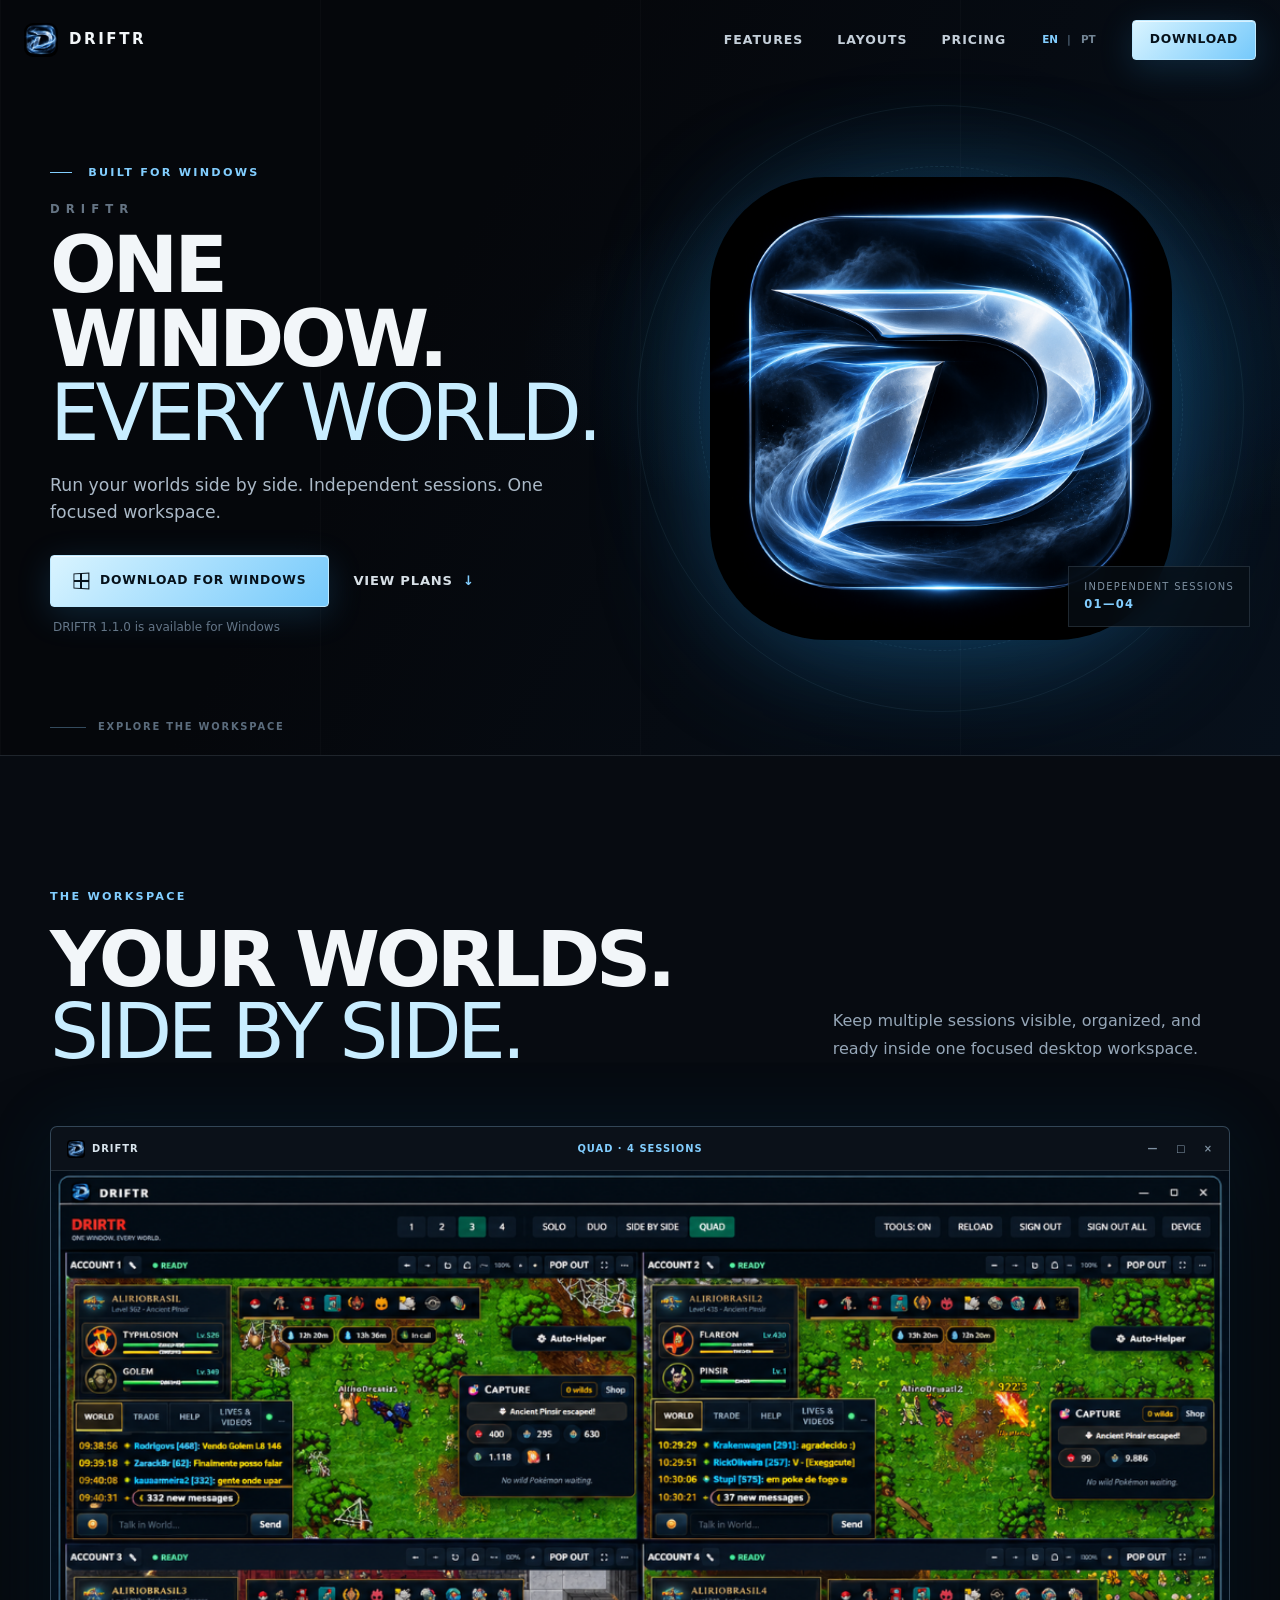
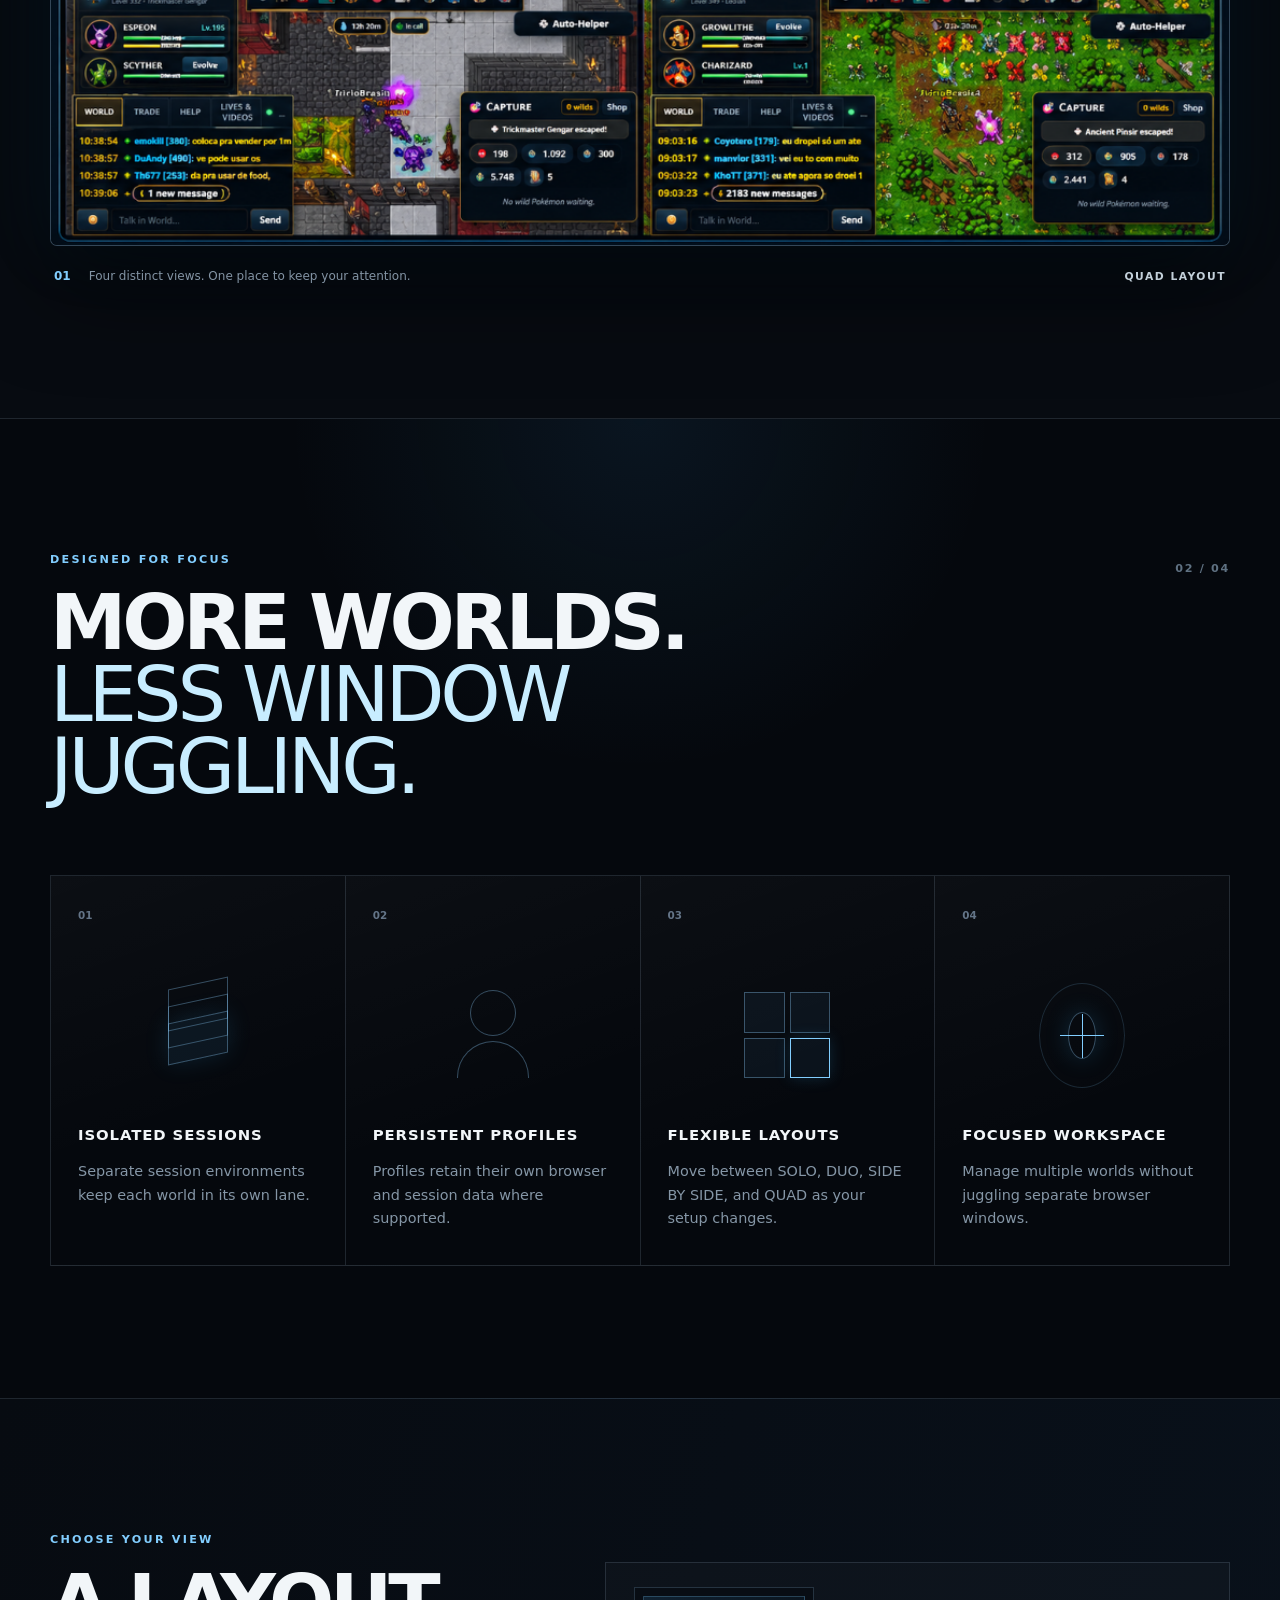
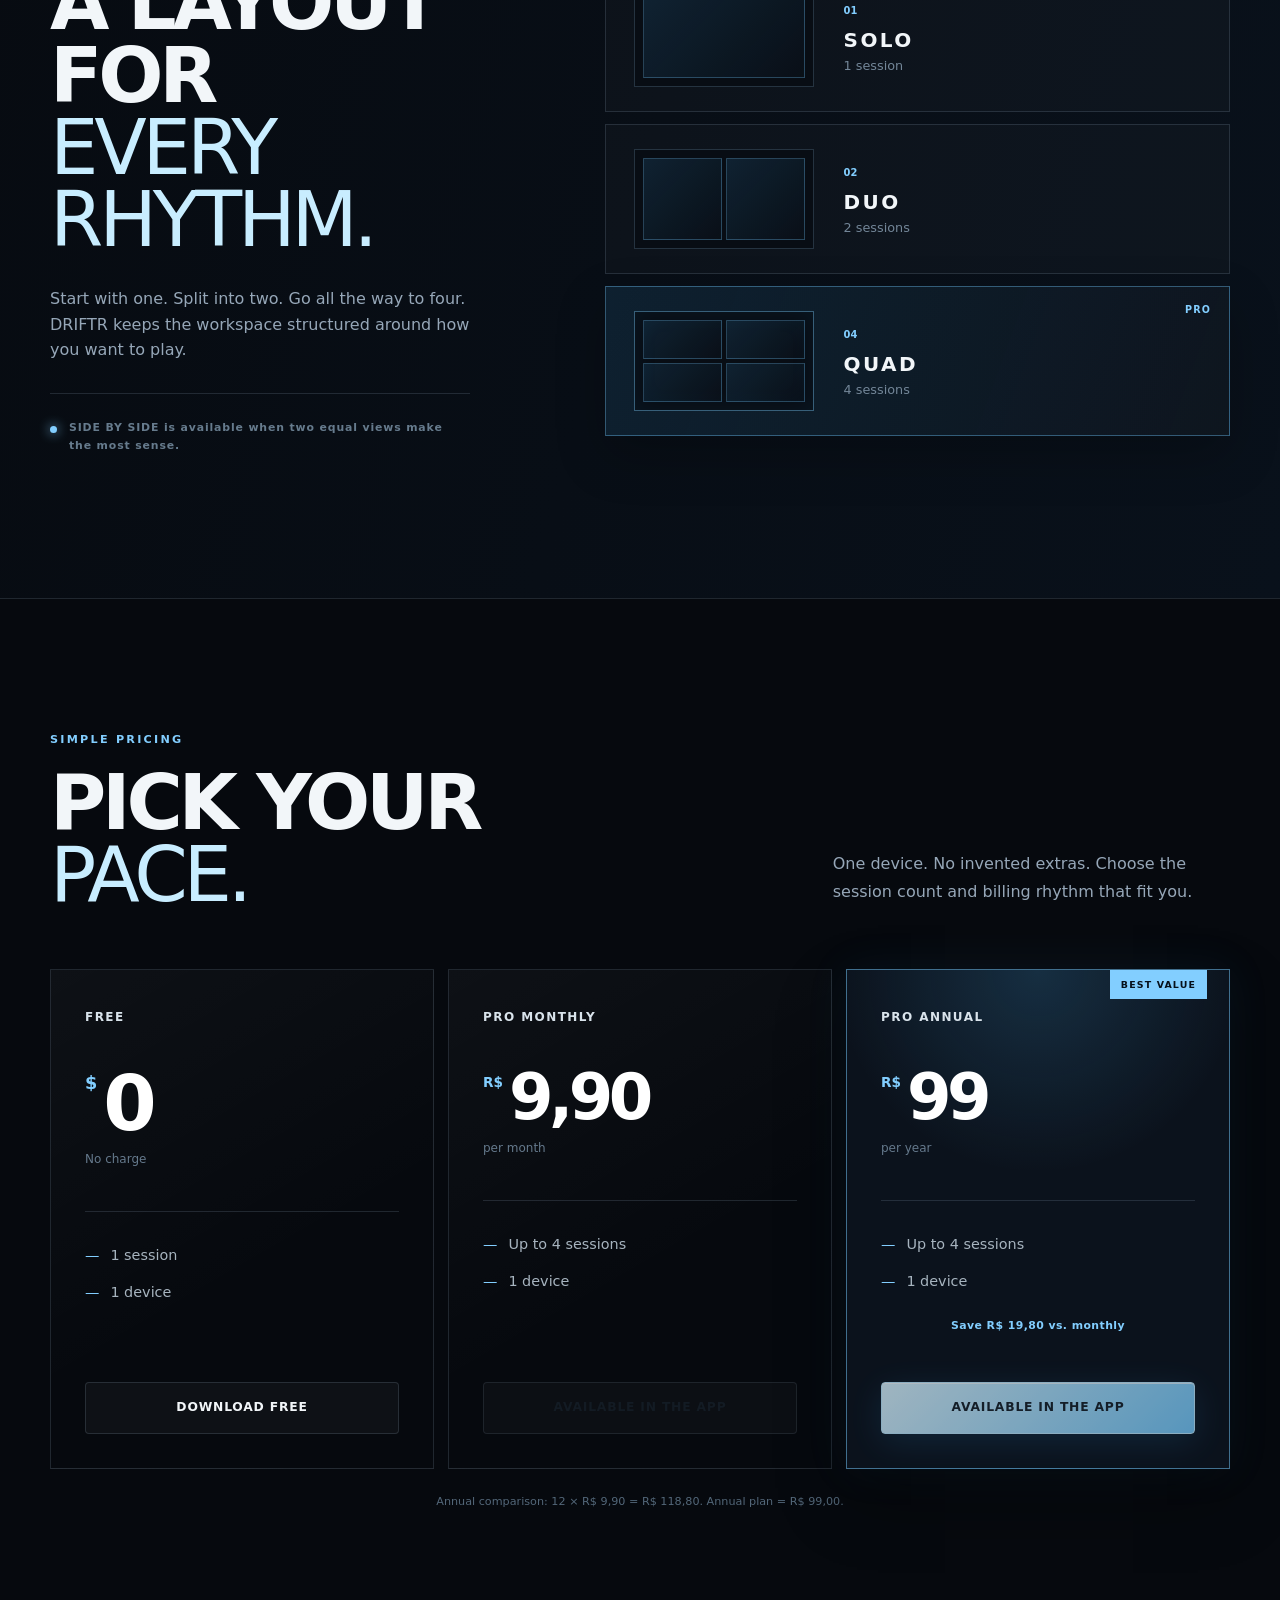
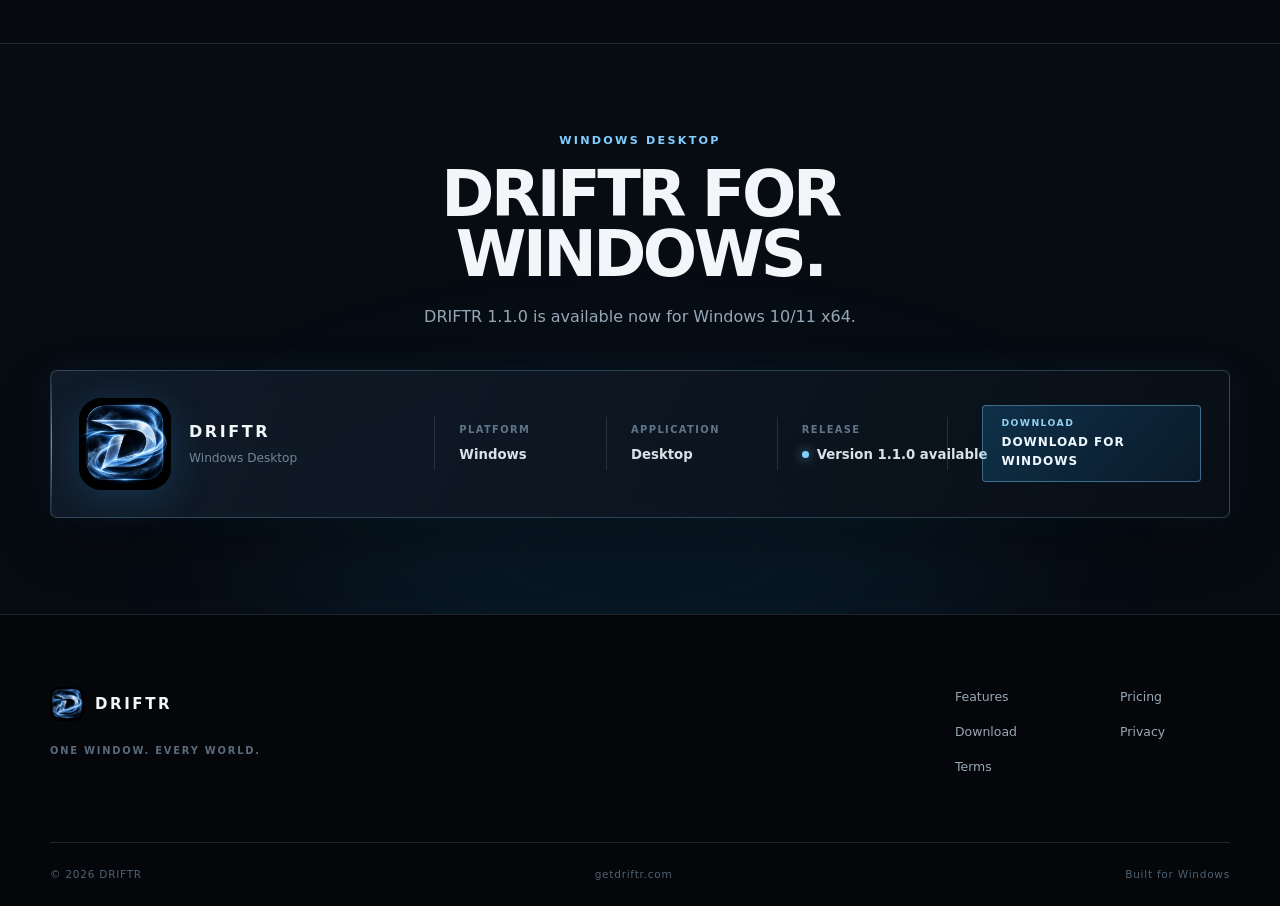
==== commit f3a7cfa2: "Launch DRIFTR 1.1.0 public website" ====
--- a/index.html
+++ b/index.html
@@ -46,10 +46,10 @@
           <h1><span data-i18n="hero.title1">One window.</span><br><em data-i18n="hero.title2">Every world.</em></h1>
           <p class="hero-lede" data-i18n="hero.description">Run your worlds side by side. Independent sessions. One focused workspace.</p>
           <div class="hero-actions">
-            <a class="button" href="#download"><span class="windows-mark" aria-hidden="true"></span> <span data-i18n="hero.download">Download for Windows</span></a>
+            <a class="button" href="https://github.com/aliriojunior/DRIFTR/releases/download/v1.1.0/DRIFTR-Setup-1.1.0.exe"><span class="windows-mark" aria-hidden="true"></span> <span data-i18n="hero.download">Download for Windows</span></a>
             <a class="text-link" href="#pricing"><span data-i18n="hero.plans">View plans</span> <span aria-hidden="true">↓</span></a>
           </div>
-          <p class="availability" data-i18n="hero.availability">Windows release coming soon</p>
+          <p class="availability" data-i18n="hero.availability">DRIFTR 1.1.0 is available for Windows</p>
         </div>
         <div class="hero-art reveal" aria-label="Official DRIFTR icon" data-i18n-aria-label="hero.artLabel">
           <div class="icon-orbit" aria-hidden="true"></div>
@@ -107,9 +107,9 @@
       <div class="shell">
         <div class="section-heading reveal"><div><p class="eyebrow" data-i18n="pricing.eyebrow">Simple pricing</p><h2 id="pricing-title"><span data-i18n="pricing.title1">Pick your</span><br><em data-i18n="pricing.title2">pace.</em></h2></div><p data-i18n="pricing.description">One device. No invented extras. Choose the session count and billing rhythm that fit you.</p></div>
         <div class="pricing-grid">
-          <article class="price-card reveal"><p class="plan" data-i18n="pricing.free">Free</p><div class="price"><span>$</span>0</div><p class="billing" data-i18n="pricing.noCharge">No charge</p><ul><li data-i18n="common.oneSession">1 session</li><li data-i18n="common.oneDevice">1 device</li></ul><a class="button button-ghost" href="#download" data-i18n="pricing.availableSoon">Available soon</a></article>
-          <article class="price-card reveal"><p class="plan" data-i18n="pricing.monthly">Pro monthly</p><div class="price price-brl"><span>R$</span>9,90</div><p class="billing" data-i18n="pricing.perMonth">per month</p><ul><li data-i18n="common.upToFour">Up to 4 sessions</li><li data-i18n="common.oneDevice">1 device</li></ul><button class="button button-ghost" type="button" disabled data-i18n="pricing.availableSoon">Available soon</button></article>
-          <article class="price-card price-featured reveal"><span class="best-value" data-i18n="pricing.bestValue">Best value</span><p class="plan" data-i18n="pricing.annual">Pro annual</p><div class="price price-brl"><span>R$</span>99</div><p class="billing" data-i18n="pricing.perYear">per year</p><ul><li data-i18n="common.upToFour">Up to 4 sessions</li><li data-i18n="common.oneDevice">1 device</li></ul><p class="saving" data-i18n="pricing.saving">Save R$ 19,80 vs. monthly</p><button class="button" type="button" disabled data-i18n="pricing.availableSoon">Available soon</button></article>
+          <article class="price-card reveal"><p class="plan" data-i18n="pricing.free">Free</p><div class="price"><span>$</span>0</div><p class="billing" data-i18n="pricing.noCharge">No charge</p><ul><li data-i18n="common.oneSession">1 session</li><li data-i18n="common.oneDevice">1 device</li></ul><a class="button button-ghost" href="https://github.com/aliriojunior/DRIFTR/releases/download/v1.1.0/DRIFTR-Setup-1.1.0.exe" data-i18n="pricing.downloadFree">Download free</a></article>
+          <article class="price-card reveal"><p class="plan" data-i18n="pricing.monthly">Pro monthly</p><div class="price price-brl"><span>R$</span>9,90</div><p class="billing" data-i18n="pricing.perMonth">per month</p><ul><li data-i18n="common.upToFour">Up to 4 sessions</li><li data-i18n="common.oneDevice">1 device</li></ul><button class="button button-ghost" type="button" disabled data-i18n="pricing.availableInApp">Available in the app</button></article>
+          <article class="price-card price-featured reveal"><span class="best-value" data-i18n="pricing.bestValue">Best value</span><p class="plan" data-i18n="pricing.annual">Pro annual</p><div class="price price-brl"><span>R$</span>99</div><p class="billing" data-i18n="pricing.perYear">per year</p><ul><li data-i18n="common.upToFour">Up to 4 sessions</li><li data-i18n="common.oneDevice">1 device</li></ul><p class="saving" data-i18n="pricing.saving">Save R$ 19,80 vs. monthly</p><button class="button" type="button" disabled data-i18n="pricing.availableInApp">Available in the app</button></article>
         </div>
         <p class="price-note reveal" data-i18n="pricing.note">Annual comparison: 12 × R$ 9,90 = R$ 118,80. Annual plan = R$ 99,00.</p>
       </div>
@@ -121,7 +121,7 @@
         <div class="download-heading reveal">
           <p class="eyebrow" data-i18n="download.eyebrow">Windows desktop</p>
           <h2 id="download-title" data-i18n="download.title">DRIFTR for Windows.</h2>
-          <p data-i18n="download.description">The first public release is on the way. Download DRIFTR here when it's ready.</p>
+          <p data-i18n="download.description">DRIFTR 1.1.0 is available now for Windows 10/11 x64.</p>
         </div>
         <div class="release-panel reveal">
           <div class="release-identity">
@@ -131,10 +131,9 @@
           <dl class="release-specs">
             <div><dt data-i18n="download.platformLabel">Platform</dt><dd>Windows</dd></div>
             <div><dt data-i18n="download.applicationLabel">Application</dt><dd>Desktop</dd></div>
-            <div><dt data-i18n="download.releaseLabel">Release</dt><dd><span class="status-dot" aria-hidden="true"></span><span data-i18n="common.comingSoon">Coming soon</span></dd></div>
+            <div><dt data-i18n="download.releaseLabel">Release</dt><dd><span class="status-dot" aria-hidden="true"></span><span data-i18n="download.releaseStatus">Version 1.1.0 available</span></dd></div>
           </dl>
-          <!-- Release: replace this disabled button with an anchor pointing to the verified production installer URL. -->
-          <button class="release-button" type="button" disabled><span data-i18n="nav.download">Download</span><strong data-i18n="common.comingSoon">Coming soon</strong></button>
+          <a class="release-button" href="https://github.com/aliriojunior/DRIFTR/releases/download/v1.1.0/DRIFTR-Setup-1.1.0.exe"><span data-i18n="nav.download">Download</span><strong data-i18n="download.cta">Download for Windows</strong></a>
         </div>
       </div>
     </section>
--- a/styles.css
+++ b/styles.css
@@ -172,10 +172,12 @@
 .release-specs dt { margin-bottom: 6px; color: #617589; font-size: .62rem; font-weight: 800; letter-spacing: .14em; text-transform: uppercase; }
 .release-specs dd { margin: 0; color: #d8e2e9; font-size: .83rem; font-weight: 700; white-space: nowrap; }
 .status-dot { display: inline-block; width: 7px; height: 7px; margin-right: 8px; border-radius: 50%; background: var(--blue); box-shadow: 0 0 12px rgba(130, 206, 255, .8); vertical-align: 1px; }
-.release-button { min-height: 58px; padding: 10px 18px; color: #8092a2; background: rgba(255,255,255,.025); border: 1px solid var(--line); border-radius: 4px; text-align: left; cursor: not-allowed; }
+.release-button { display: flex; min-height: 58px; padding: 10px 18px; flex-direction: column; justify-content: center; color: #d9ecf8; background: linear-gradient(135deg, rgba(34, 145, 215, .24), rgba(17, 85, 132, .18)); border: 1px solid rgba(130, 206, 255, .42); border-radius: 4px; text-align: left; text-decoration: none; cursor: pointer; transition: transform .2s ease, border-color .2s ease, box-shadow .2s ease, background .2s ease; }
 .release-button span, .release-button strong { display: block; }
-.release-button span { margin-bottom: 2px; color: #586d80; font-size: .58rem; font-weight: 800; letter-spacing: .15em; text-transform: uppercase; }
-.release-button strong { color: #b5c4cf; font-size: .75rem; letter-spacing: .08em; text-transform: uppercase; }
+.release-button span { margin-bottom: 2px; color: #91cfee; font-size: .58rem; font-weight: 800; letter-spacing: .15em; text-transform: uppercase; }
+.release-button strong { color: #edf8ff; font-size: .75rem; letter-spacing: .08em; text-transform: uppercase; }
+.release-button:hover { transform: translateY(-1px); border-color: rgba(151, 219, 255, .78); background: linear-gradient(135deg, rgba(39, 160, 235, .32), rgba(17, 91, 143, .24)); box-shadow: 0 10px 28px rgba(24, 126, 190, .18); }
+.release-button:focus-visible { outline: 2px solid #8bd2fb; outline-offset: 3px; }
 
 .site-footer { padding: 72px 0 24px; border-top: 1px solid var(--line); background: #040609; }
 .footer-top { display: flex; justify-content: space-between; align-items: flex-start; padding-bottom: 65px; }
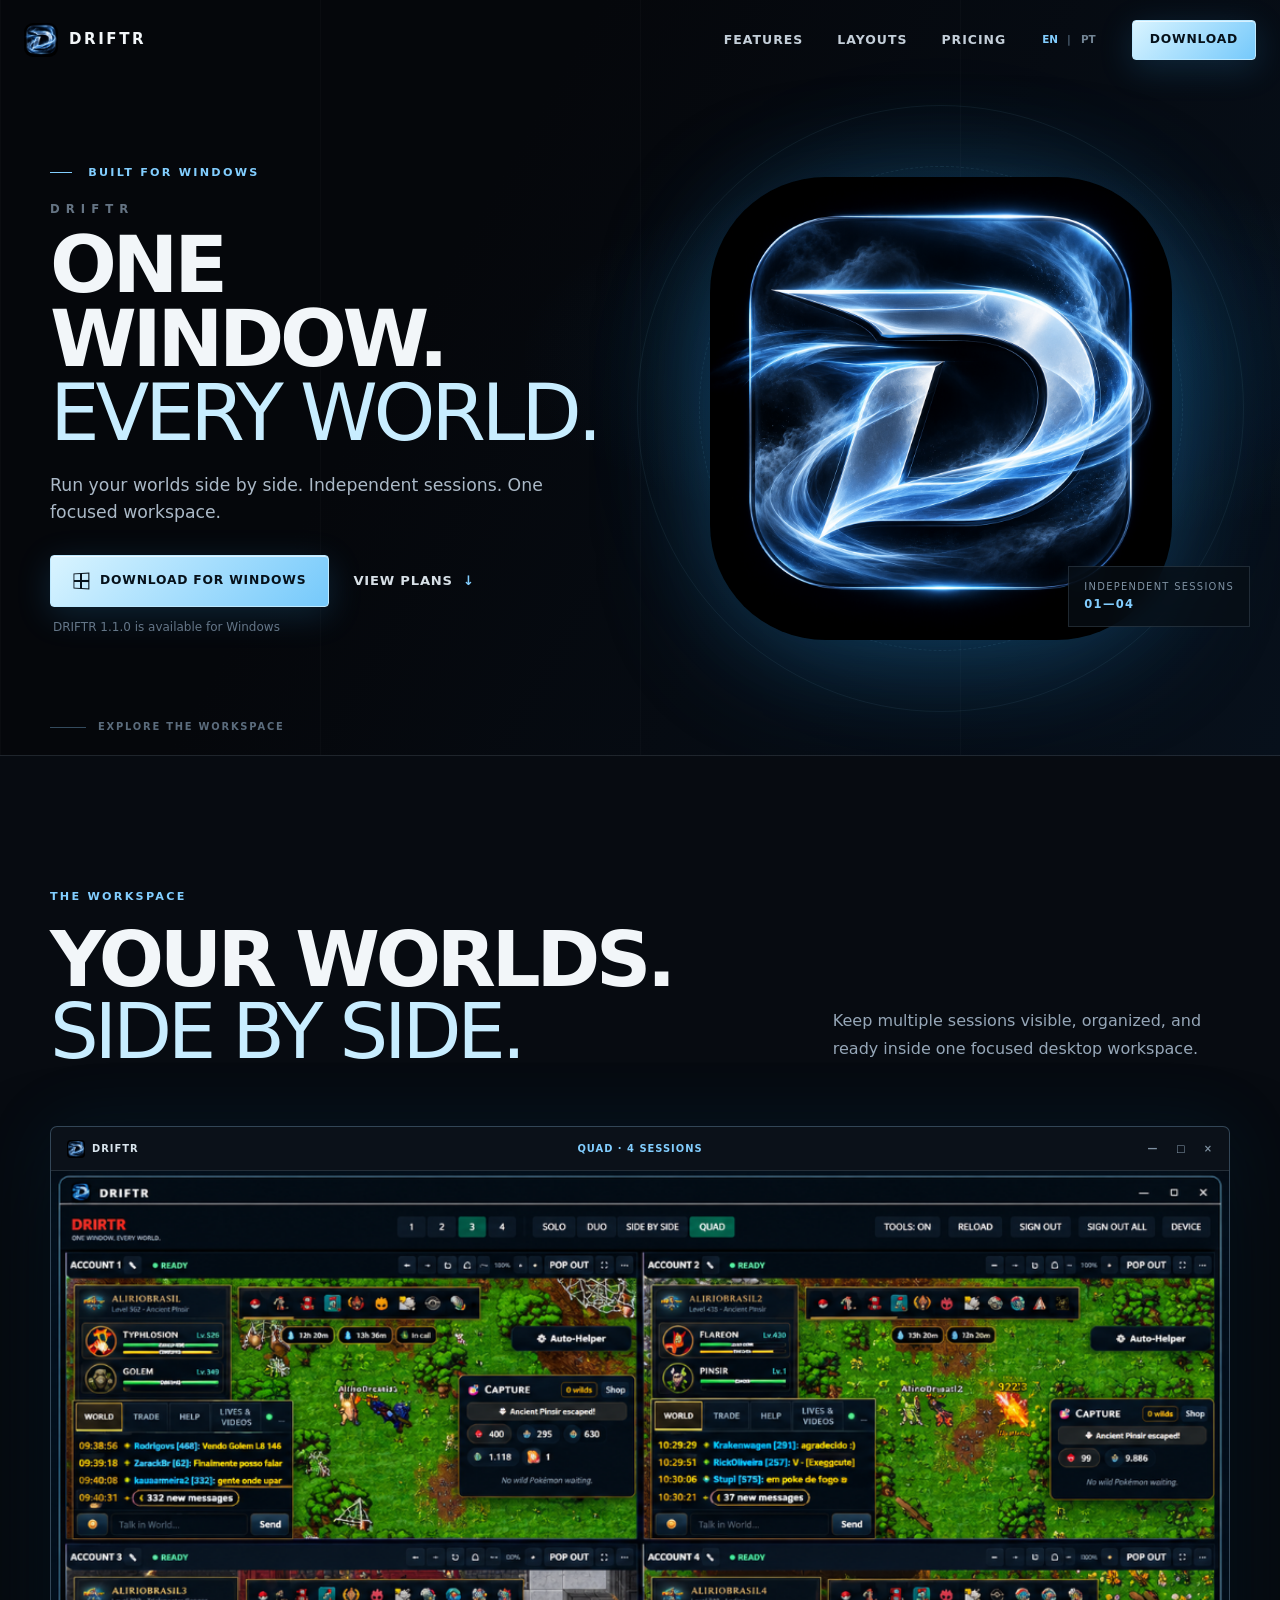
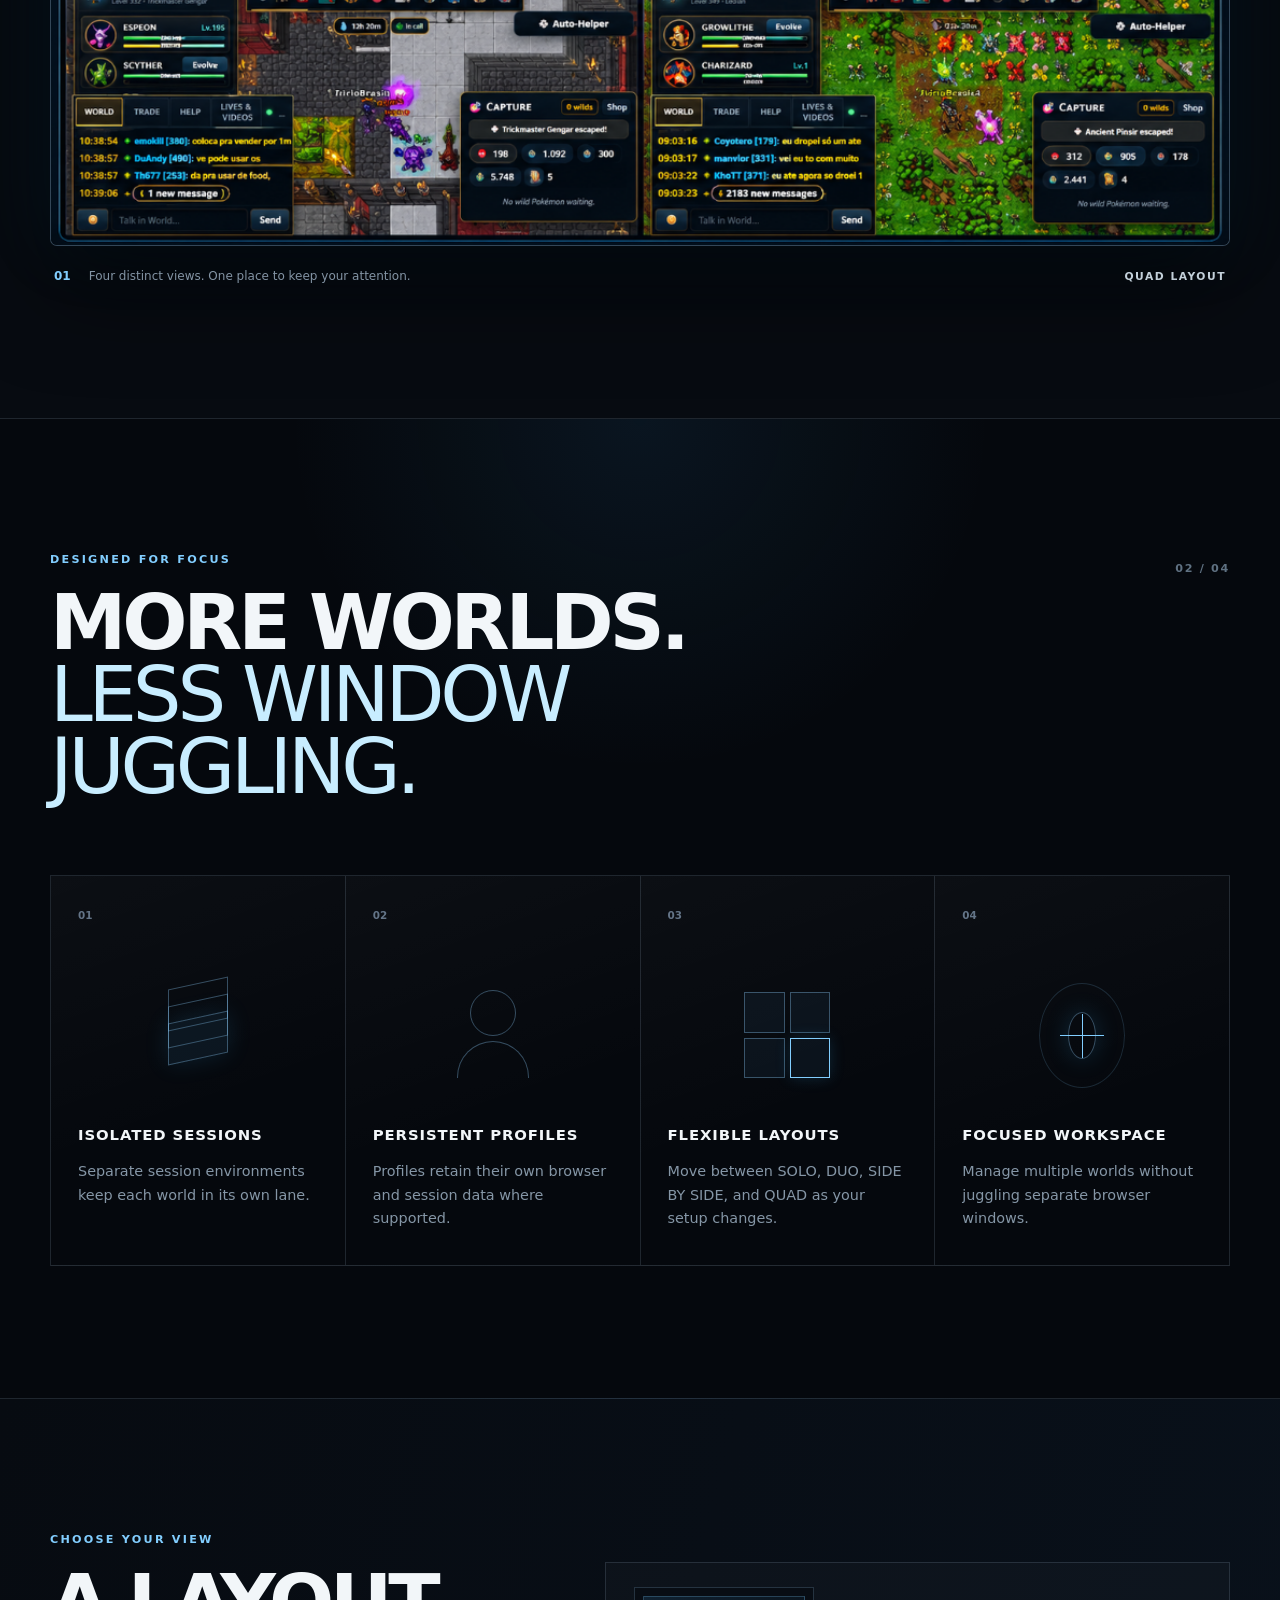
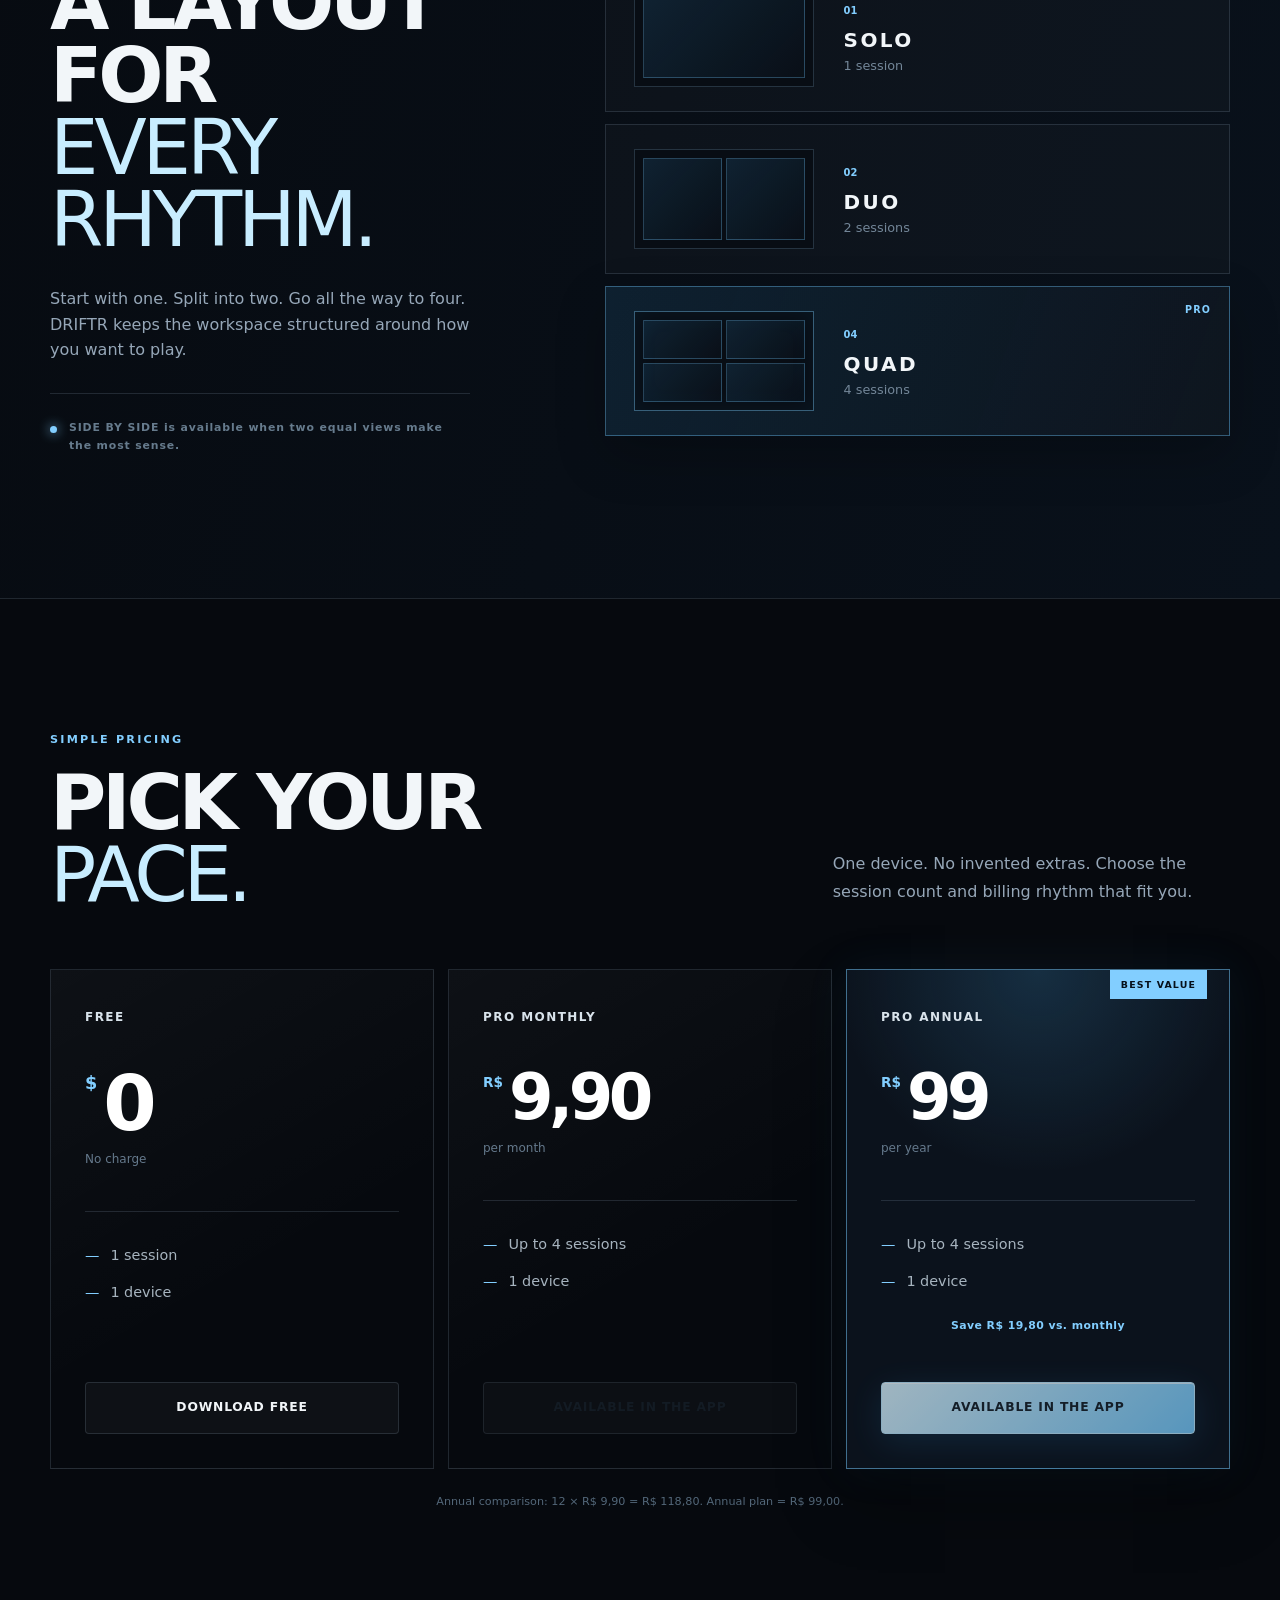
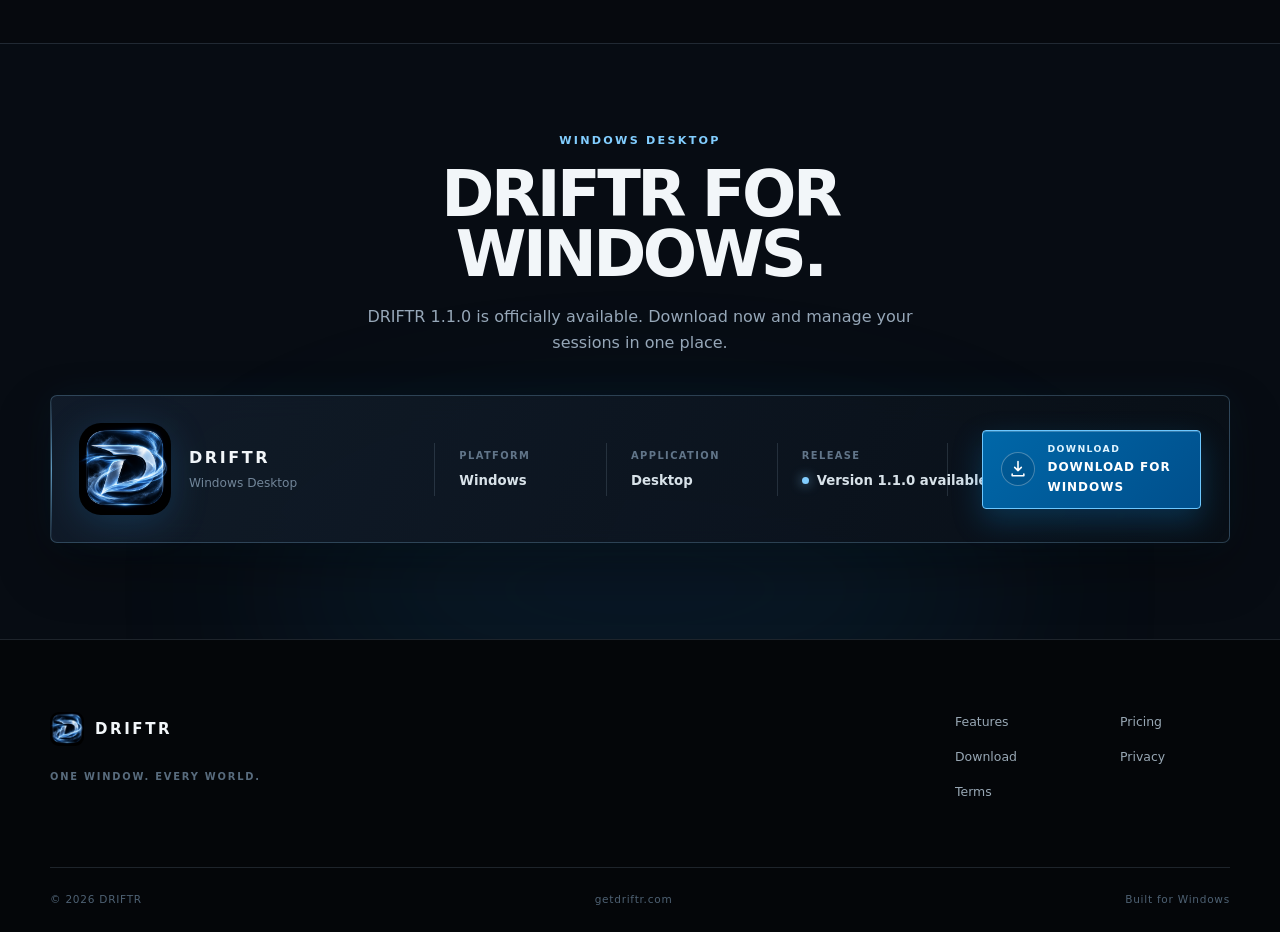
==== commit 8bfbac24: "Improve DRIFTR download CTA and refresh cached assets" ====
--- a/index.html
+++ b/index.html
@@ -11,8 +11,8 @@
   <meta property="og:type" content="website">
   <meta property="og:url" content="https://getdriftr.com/">
   <link rel="icon" href="favicon.ico">
-  <link rel="stylesheet" href="styles.css">
-  <script src="script.js" defer></script>
+  <link rel="stylesheet" href="styles.css?v=1.1.0-download-cta">
+  <script src="script.js?v=1.1.0-download-cta" defer></script>
 </head>
 <body>
   <a class="skip-link" href="#main" data-i18n="a11y.skip">Skip to content</a>
@@ -121,7 +121,7 @@
         <div class="download-heading reveal">
           <p class="eyebrow" data-i18n="download.eyebrow">Windows desktop</p>
           <h2 id="download-title" data-i18n="download.title">DRIFTR for Windows.</h2>
-          <p data-i18n="download.description">DRIFTR 1.1.0 is available now for Windows 10/11 x64.</p>
+          <p data-i18n="download.description">DRIFTR 1.1.0 is officially available. Download now and manage your sessions in one place.</p>
         </div>
         <div class="release-panel reveal">
           <div class="release-identity">
@@ -133,7 +133,7 @@
             <div><dt data-i18n="download.applicationLabel">Application</dt><dd>Desktop</dd></div>
             <div><dt data-i18n="download.releaseLabel">Release</dt><dd><span class="status-dot" aria-hidden="true"></span><span data-i18n="download.releaseStatus">Version 1.1.0 available</span></dd></div>
           </dl>
-          <a class="release-button" href="https://github.com/aliriojunior/DRIFTR/releases/download/v1.1.0/DRIFTR-Setup-1.1.0.exe"><span data-i18n="nav.download">Download</span><strong data-i18n="download.cta">Download for Windows</strong></a>
+          <a class="release-button" href="https://github.com/aliriojunior/DRIFTR/releases/download/v1.1.0/DRIFTR-Setup-1.1.0.exe"><span class="release-button-icon" aria-hidden="true"><svg viewBox="0 0 24 24" focusable="false"><path d="M12 3v11m0 0 4-4m-4 4-4-4M5 18v2h14v-2"/></svg></span><span class="release-button-copy"><span data-i18n="nav.download">Download</span><strong data-i18n="download.cta">Download for Windows</strong></span></a>
         </div>
       </div>
     </section>
--- a/styles.css
+++ b/styles.css
@@ -172,12 +172,14 @@
 .release-specs dt { margin-bottom: 6px; color: #617589; font-size: .62rem; font-weight: 800; letter-spacing: .14em; text-transform: uppercase; }
 .release-specs dd { margin: 0; color: #d8e2e9; font-size: .83rem; font-weight: 700; white-space: nowrap; }
 .status-dot { display: inline-block; width: 7px; height: 7px; margin-right: 8px; border-radius: 50%; background: var(--blue); box-shadow: 0 0 12px rgba(130, 206, 255, .8); vertical-align: 1px; }
-.release-button { display: flex; min-height: 58px; padding: 10px 18px; flex-direction: column; justify-content: center; color: #d9ecf8; background: linear-gradient(135deg, rgba(34, 145, 215, .24), rgba(17, 85, 132, .18)); border: 1px solid rgba(130, 206, 255, .42); border-radius: 4px; text-align: left; text-decoration: none; cursor: pointer; transition: transform .2s ease, border-color .2s ease, box-shadow .2s ease, background .2s ease; }
-.release-button span, .release-button strong { display: block; }
-.release-button span { margin-bottom: 2px; color: #91cfee; font-size: .58rem; font-weight: 800; letter-spacing: .15em; text-transform: uppercase; }
-.release-button strong { color: #edf8ff; font-size: .75rem; letter-spacing: .08em; text-transform: uppercase; }
-.release-button:hover { transform: translateY(-1px); border-color: rgba(151, 219, 255, .78); background: linear-gradient(135deg, rgba(39, 160, 235, .32), rgba(17, 91, 143, .24)); box-shadow: 0 10px 28px rgba(24, 126, 190, .18); }
-.release-button:focus-visible { outline: 2px solid #8bd2fb; outline-offset: 3px; }
+.release-button { display: grid; min-height: 64px; padding: 11px 18px; grid-template-columns: 34px minmax(0, 1fr); align-items: center; gap: 12px; color: #fff; background: linear-gradient(135deg, #0067a8, #004f8c); border: 1px solid #6cc7ff; border-radius: 4px; box-shadow: 0 12px 30px rgba(16, 137, 216, .28), inset 0 1px rgba(255,255,255,.22); text-align: left; text-decoration: none; cursor: pointer; transition: transform .2s ease, border-color .2s ease, box-shadow .2s ease, background .2s ease; }
+.release-button-icon { display: grid; width: 34px; height: 34px; place-items: center; color: #fff; background: rgba(3, 57, 96, .22); border: 1px solid rgba(255,255,255,.28); border-radius: 50%; }
+.release-button-icon svg { width: 20px; height: 20px; fill: none; stroke: currentColor; stroke-width: 1.9; stroke-linecap: round; stroke-linejoin: round; }
+.release-button-copy, .release-button-copy span, .release-button-copy strong { display: block; }
+.release-button-copy span { margin-bottom: 2px; color: #dff4ff; font-size: .58rem; font-weight: 800; letter-spacing: .15em; text-transform: uppercase; }
+.release-button-copy strong { color: #fff; font-size: .75rem; letter-spacing: .08em; text-transform: uppercase; }
+.release-button:hover { transform: translateY(-2px); border-color: #b8e7ff; background: linear-gradient(135deg, #0877bd, #065f9f); box-shadow: 0 16px 36px rgba(16, 147, 232, .38), inset 0 1px rgba(255,255,255,.25); }
+.release-button:focus-visible { outline: 3px solid #b8e7ff; outline-offset: 3px; }
 
 .site-footer { padding: 72px 0 24px; border-top: 1px solid var(--line); background: #040609; }
 .footer-top { display: flex; justify-content: space-between; align-items: flex-start; padding-bottom: 65px; }
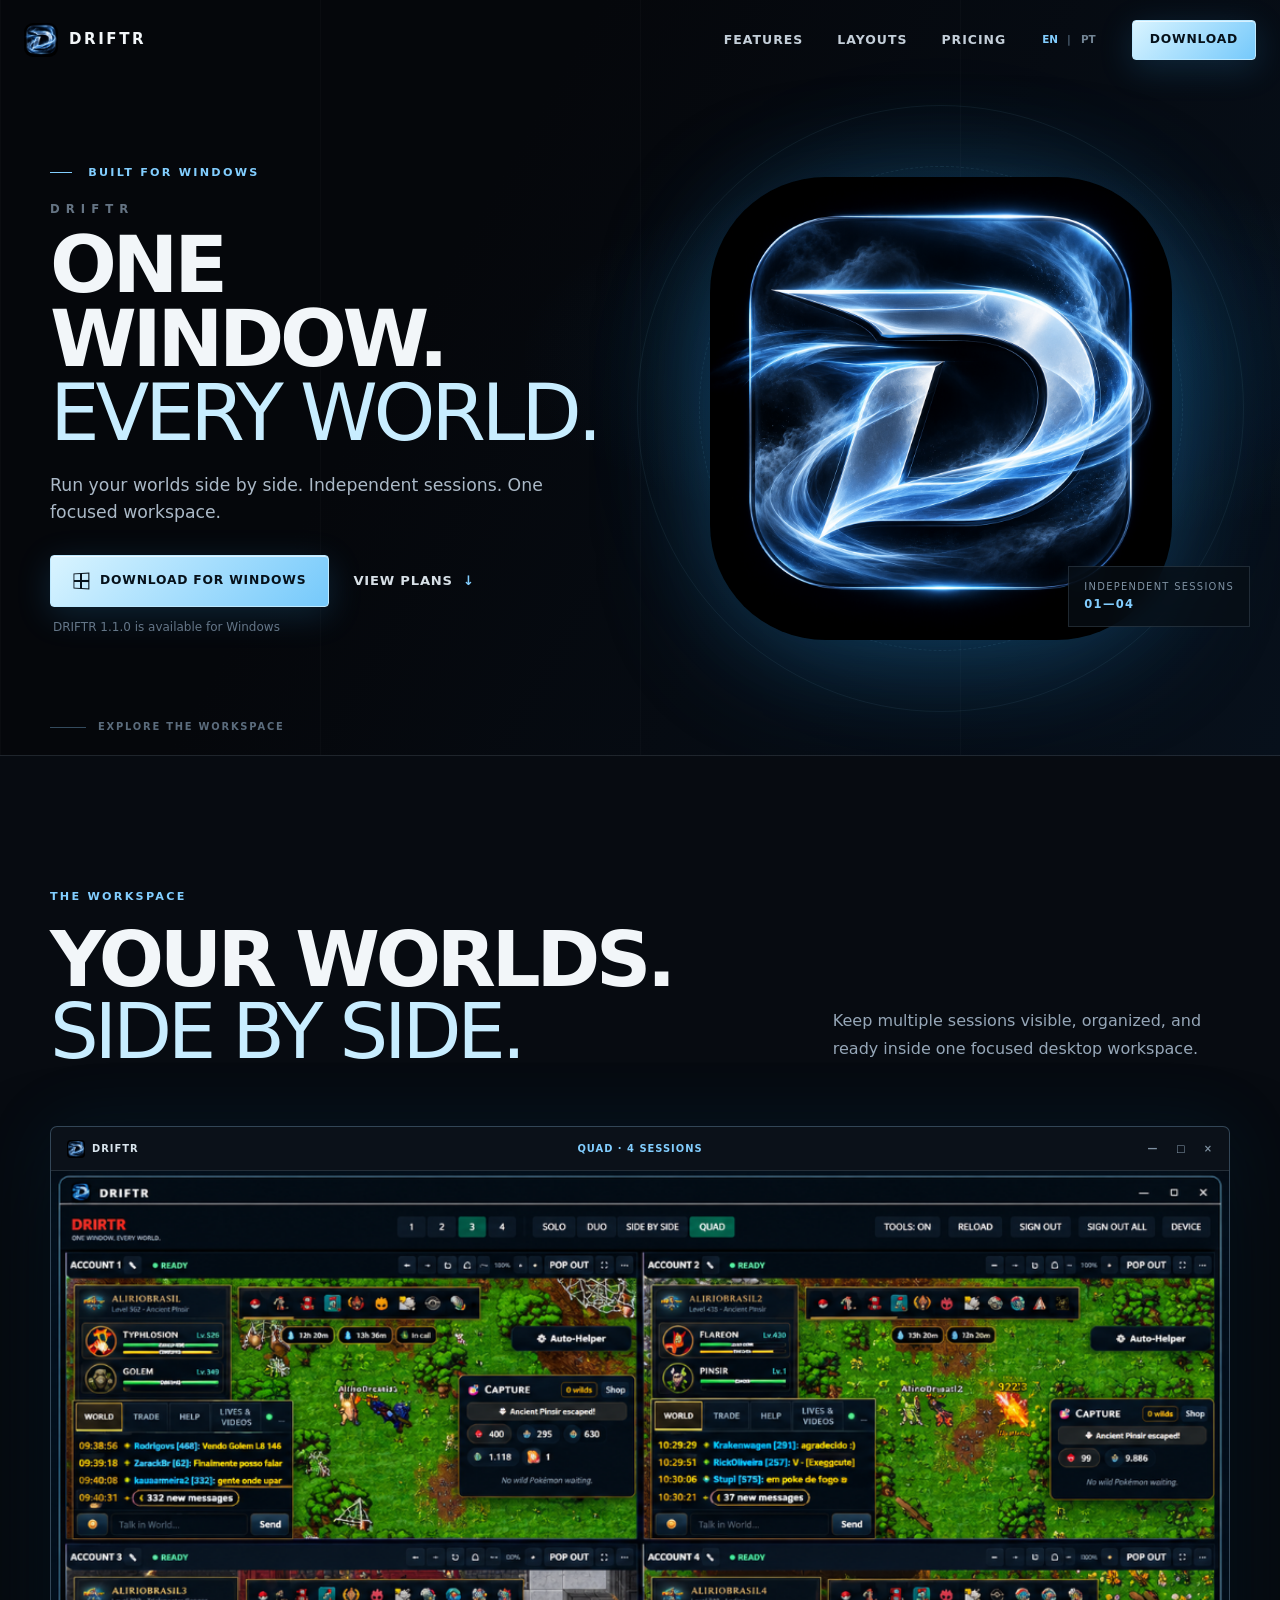
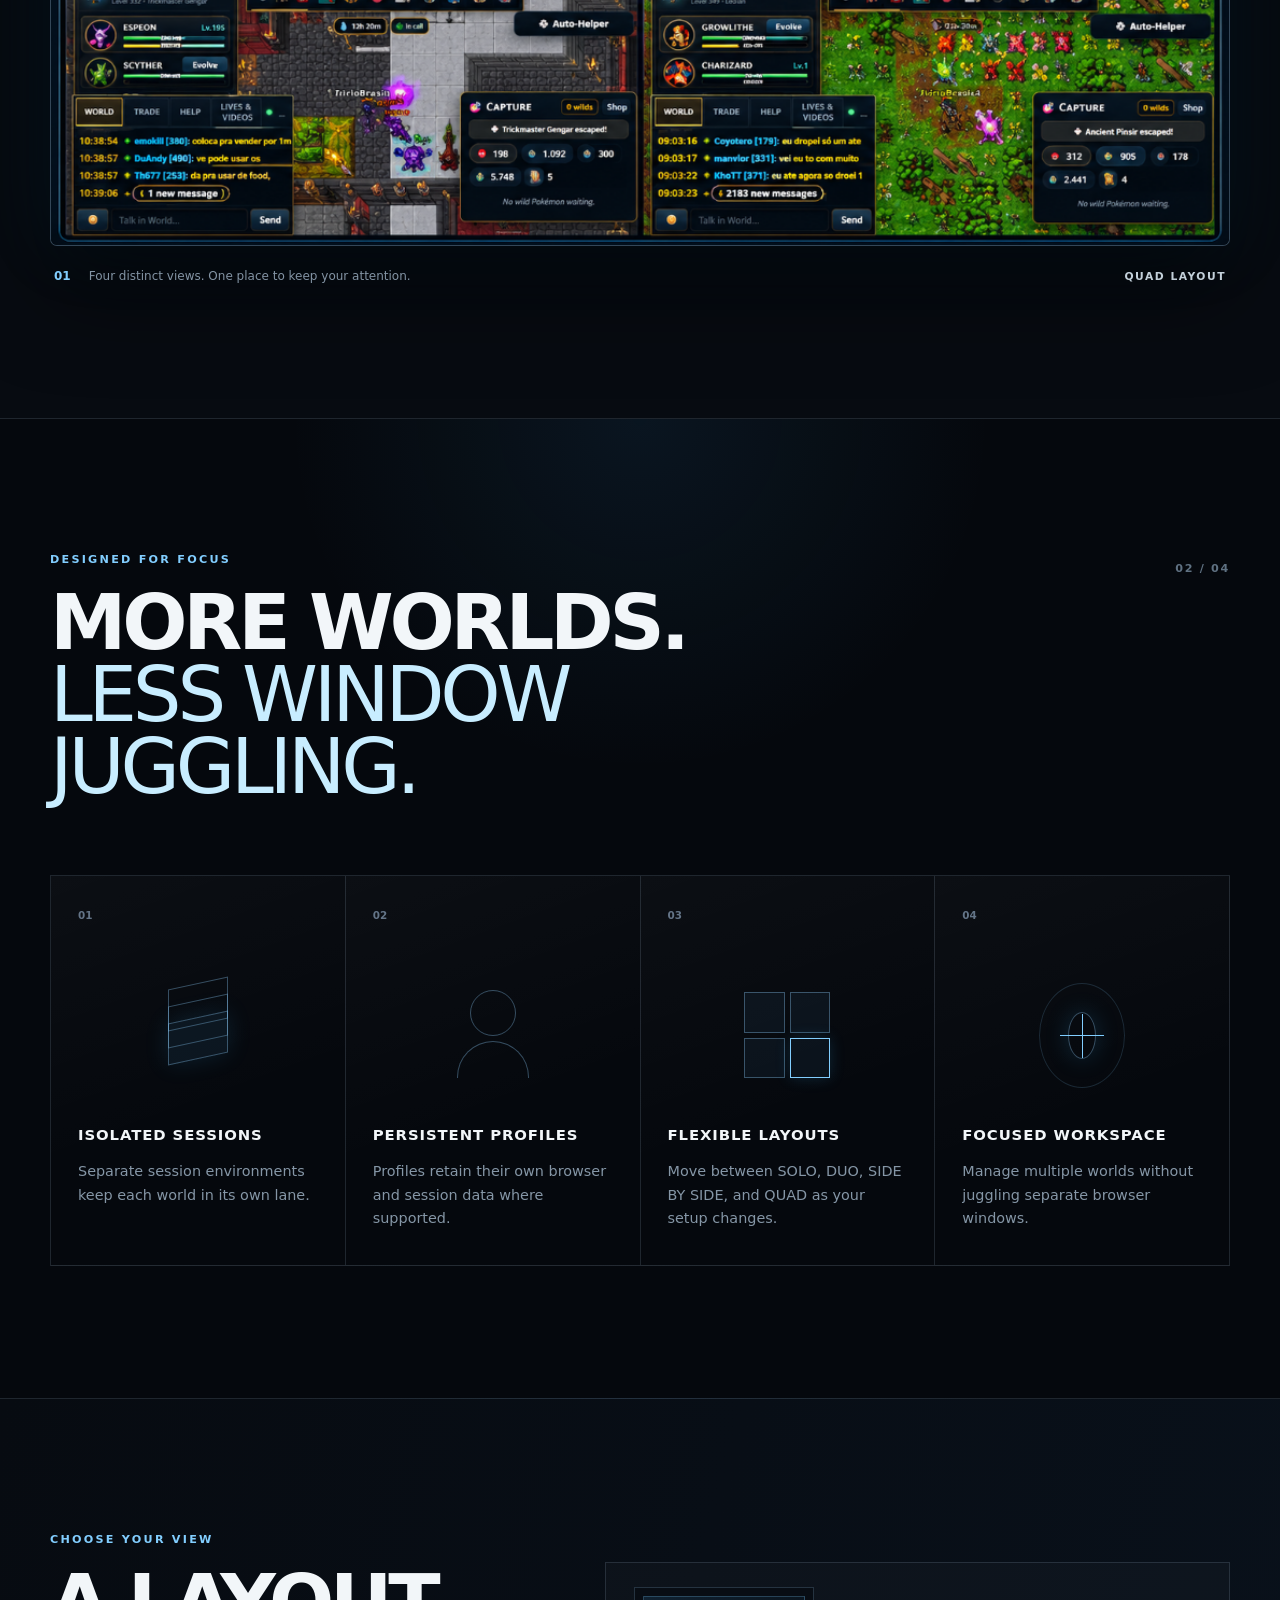
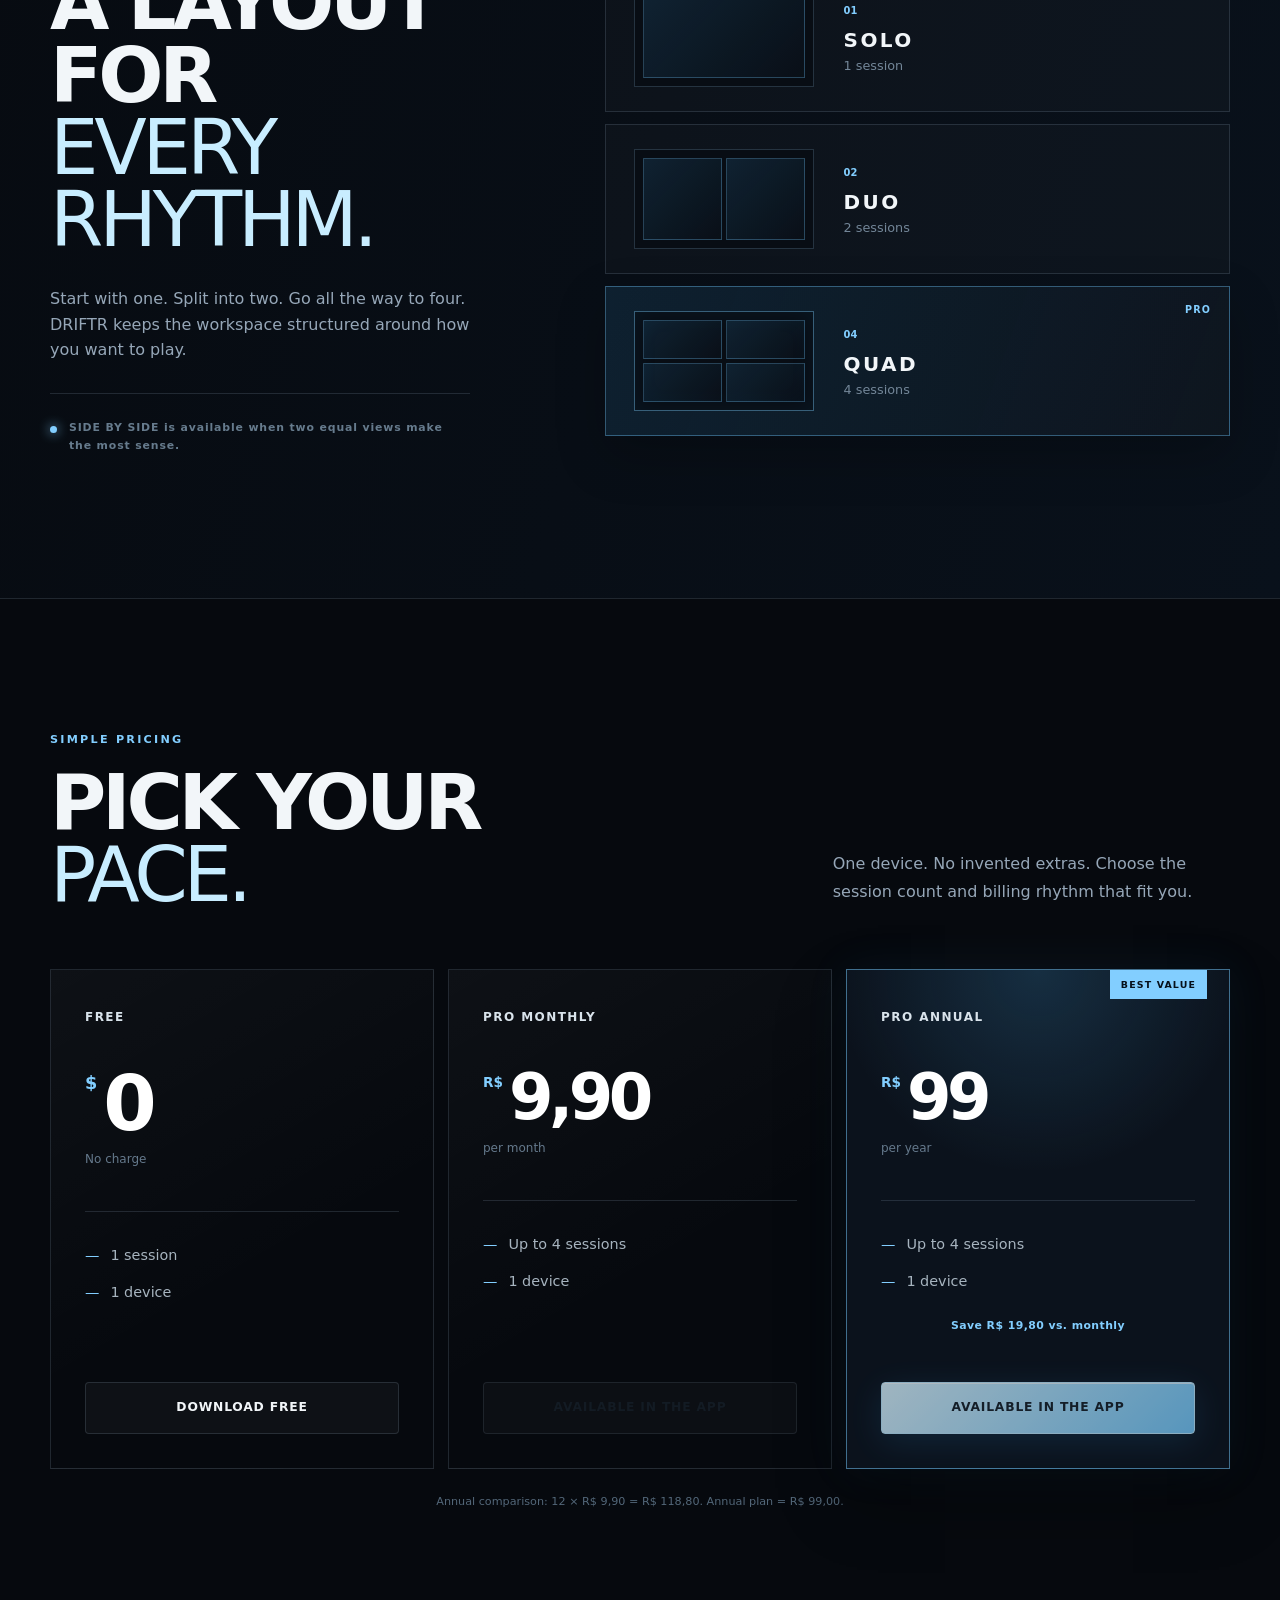
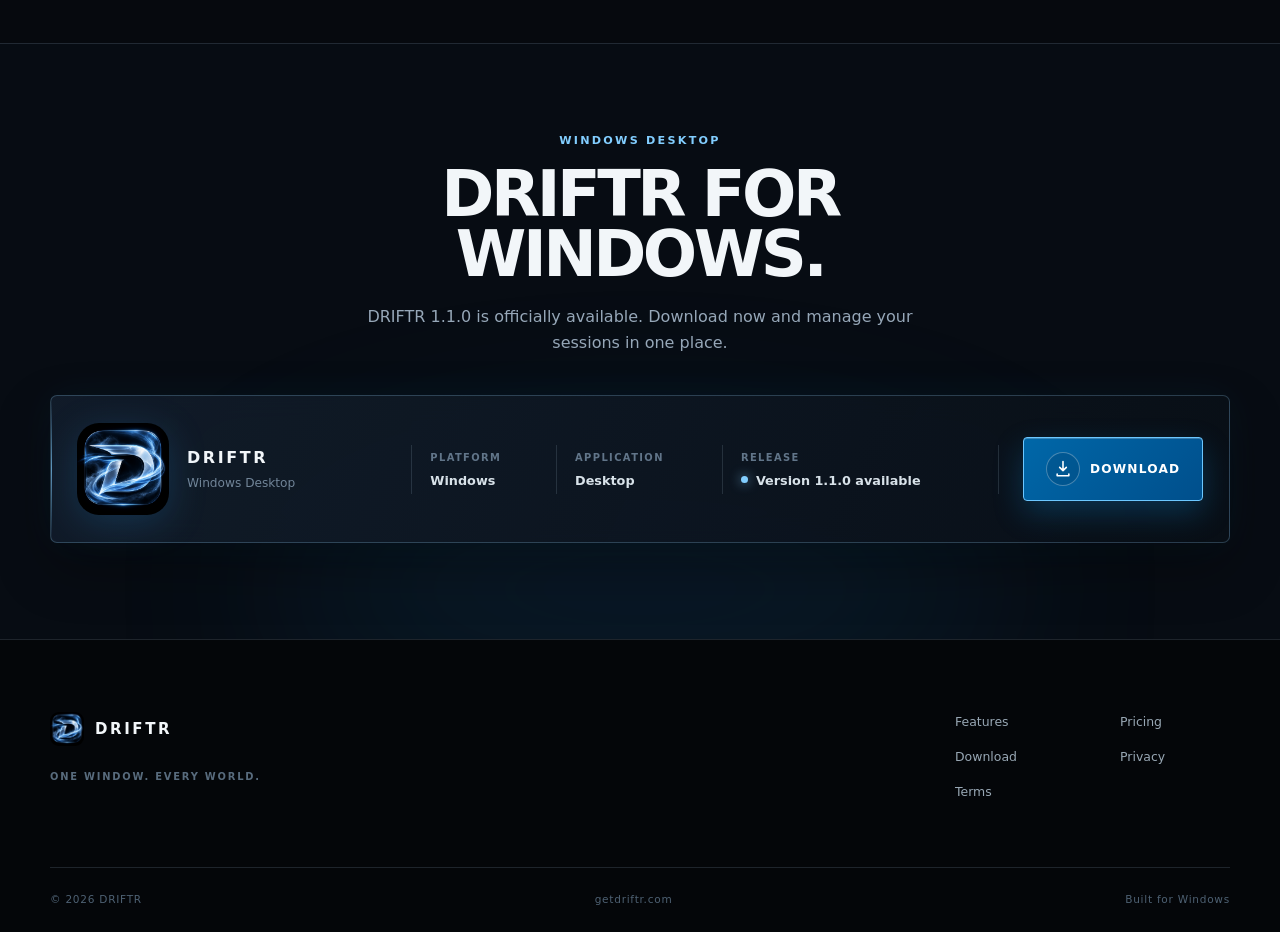
==== commit da58e9ef: "Refine DRIFTR download section layout" ====
--- a/index.html
+++ b/index.html
@@ -11,8 +11,8 @@
   <meta property="og:type" content="website">
   <meta property="og:url" content="https://getdriftr.com/">
   <link rel="icon" href="favicon.ico">
-  <link rel="stylesheet" href="styles.css?v=1.1.0-download-cta">
-  <script src="script.js?v=1.1.0-download-cta" defer></script>
+  <link rel="stylesheet" href="styles.css?v=1.1.0-download-layout">
+  <script src="script.js?v=1.1.0-download-layout" defer></script>
 </head>
 <body>
   <a class="skip-link" href="#main" data-i18n="a11y.skip">Skip to content</a>
@@ -133,7 +133,7 @@
             <div><dt data-i18n="download.applicationLabel">Application</dt><dd>Desktop</dd></div>
             <div><dt data-i18n="download.releaseLabel">Release</dt><dd><span class="status-dot" aria-hidden="true"></span><span data-i18n="download.releaseStatus">Version 1.1.0 available</span></dd></div>
           </dl>
-          <a class="release-button" href="https://github.com/aliriojunior/DRIFTR/releases/download/v1.1.0/DRIFTR-Setup-1.1.0.exe"><span class="release-button-icon" aria-hidden="true"><svg viewBox="0 0 24 24" focusable="false"><path d="M12 3v11m0 0 4-4m-4 4-4-4M5 18v2h14v-2"/></svg></span><span class="release-button-copy"><span data-i18n="nav.download">Download</span><strong data-i18n="download.cta">Download for Windows</strong></span></a>
+          <a class="release-button" href="https://github.com/aliriojunior/DRIFTR/releases/download/v1.1.0/DRIFTR-Setup-1.1.0.exe"><span class="release-button-icon" aria-hidden="true"><svg viewBox="0 0 24 24" focusable="false"><path d="M12 3v11m0 0 4-4m-4 4-4-4M5 18v2h14v-2"/></svg></span><strong class="release-button-label" data-i18n="download.cta">Download</strong></a>
         </div>
       </div>
     </section>
--- a/styles.css
+++ b/styles.css
@@ -159,25 +159,24 @@
 .download-heading .eyebrow { margin-bottom: 14px; }
 .download-heading h2 { font-size: clamp(2.7rem, 5vw, 4.7rem); }
 .download-heading > p:last-child { max-width: 600px; margin: 20px auto 0; color: var(--muted); }
-.release-panel { position: relative; display: grid; grid-template-columns: minmax(250px, 1fr) minmax(390px, 1.6fr) minmax(170px, .68fr); align-items: center; gap: 34px; padding: 27px 28px; border: 1px solid rgba(145, 207, 247, .24); border-radius: 7px; background: linear-gradient(115deg, rgba(18, 29, 43, .92), rgba(9, 15, 23, .9)); box-shadow: 0 24px 55px rgba(0,0,0,.3), 0 0 42px rgba(42, 150, 219, .07); backdrop-filter: blur(14px); }
+.release-panel { position: relative; display: grid; grid-template-columns: minmax(210px, .95fr) minmax(0, 1.8fr) minmax(140px, .55fr); align-items: center; gap: 24px; padding: 27px 26px; border: 1px solid rgba(145, 207, 247, .24); border-radius: 7px; background: linear-gradient(115deg, rgba(18, 29, 43, .92), rgba(9, 15, 23, .9)); box-shadow: 0 24px 55px rgba(0,0,0,.3), 0 0 42px rgba(42, 150, 219, .07); backdrop-filter: blur(14px); }
 .release-panel::before { content: ""; position: absolute; inset: 0 auto 0 0; width: 1px; background: linear-gradient(transparent, var(--blue), transparent); opacity: .7; }
 .release-identity { display: flex; align-items: center; gap: 18px; min-width: 0; }
 .release-identity img { flex: 0 0 92px; width: 92px; height: 92px; border-radius: 22px; filter: drop-shadow(0 8px 18px rgba(42, 157, 228, .2)); }
 .release-identity strong, .release-identity span { display: block; }
 .release-identity strong { color: var(--text); font-size: 1rem; letter-spacing: .16em; }
 .release-identity span { margin-top: 4px; color: #718598; font-size: .76rem; }
-.release-specs { display: grid; grid-template-columns: repeat(3, minmax(0, 1fr)); margin: 0; border-inline: 1px solid var(--line); }
-.release-specs > div { min-width: 0; padding: 5px 24px; }
+.release-specs { display: grid; grid-template-columns: minmax(92px, .78fr) minmax(100px, .9fr) minmax(174px, 1.5fr); margin: 0; border-inline: 1px solid var(--line); }
+.release-specs > div { min-width: 0; padding: 5px 18px; }
 .release-specs > div + div { border-left: 1px solid var(--line); }
 .release-specs dt { margin-bottom: 6px; color: #617589; font-size: .62rem; font-weight: 800; letter-spacing: .14em; text-transform: uppercase; }
-.release-specs dd { margin: 0; color: #d8e2e9; font-size: .83rem; font-weight: 700; white-space: nowrap; }
-.status-dot { display: inline-block; width: 7px; height: 7px; margin-right: 8px; border-radius: 50%; background: var(--blue); box-shadow: 0 0 12px rgba(130, 206, 255, .8); vertical-align: 1px; }
-.release-button { display: grid; min-height: 64px; padding: 11px 18px; grid-template-columns: 34px minmax(0, 1fr); align-items: center; gap: 12px; color: #fff; background: linear-gradient(135deg, #0067a8, #004f8c); border: 1px solid #6cc7ff; border-radius: 4px; box-shadow: 0 12px 30px rgba(16, 137, 216, .28), inset 0 1px rgba(255,255,255,.22); text-align: left; text-decoration: none; cursor: pointer; transition: transform .2s ease, border-color .2s ease, box-shadow .2s ease, background .2s ease; }
+.release-specs dd { min-width: 0; margin: 0; color: #d8e2e9; font-size: .8rem; font-weight: 700; line-height: 1.35; overflow-wrap: break-word; }
+.release-specs > div:last-child dd { display: flex; align-items: flex-start; gap: 8px; }
+.status-dot { flex: 0 0 7px; width: 7px; height: 7px; margin-top: .32em; border-radius: 50%; background: var(--blue); box-shadow: 0 0 12px rgba(130, 206, 255, .8); }
+.release-button { display: grid; min-height: 64px; padding: 11px 16px; grid-template-columns: 34px auto; align-items: center; justify-content: center; gap: 10px; color: #fff; background: linear-gradient(135deg, #0067a8, #004f8c); border: 1px solid #6cc7ff; border-radius: 4px; box-shadow: 0 12px 30px rgba(16, 137, 216, .28), inset 0 1px rgba(255,255,255,.22); text-align: center; text-decoration: none; cursor: pointer; transition: transform .2s ease, border-color .2s ease, box-shadow .2s ease, background .2s ease; }
 .release-button-icon { display: grid; width: 34px; height: 34px; place-items: center; color: #fff; background: rgba(3, 57, 96, .22); border: 1px solid rgba(255,255,255,.28); border-radius: 50%; }
 .release-button-icon svg { width: 20px; height: 20px; fill: none; stroke: currentColor; stroke-width: 1.9; stroke-linecap: round; stroke-linejoin: round; }
-.release-button-copy, .release-button-copy span, .release-button-copy strong { display: block; }
-.release-button-copy span { margin-bottom: 2px; color: #dff4ff; font-size: .58rem; font-weight: 800; letter-spacing: .15em; text-transform: uppercase; }
-.release-button-copy strong { color: #fff; font-size: .75rem; letter-spacing: .08em; text-transform: uppercase; }
+.release-button-label { display: block; color: #fff; font-size: .76rem; font-weight: 850; letter-spacing: .1em; line-height: 1.2; text-transform: uppercase; }
 .release-button:hover { transform: translateY(-2px); border-color: #b8e7ff; background: linear-gradient(135deg, #0877bd, #065f9f); box-shadow: 0 16px 36px rgba(16, 147, 232, .38), inset 0 1px rgba(255,255,255,.25); }
 .release-button:focus-visible { outline: 3px solid #b8e7ff; outline-offset: 3px; }
 
@@ -222,6 +221,14 @@
   .layout-shell { gap: 60px; }
   .layout-item { grid-template-columns: 140px 1fr; }
   .legal-main { gap: 65px; }
+}
+
+@media (max-width: 900px) {
+  .release-panel { grid-template-columns: 1fr; gap: 24px; padding: 26px; }
+  .release-specs { border-inline: 0; border-block: 1px solid var(--line); padding-block: 20px; }
+  .release-specs > div:first-child { padding-left: 0; }
+  .release-specs > div:last-child { padding-right: 0; }
+  .release-button { width: min(100%, 220px); justify-self: center; }
 }
 
 @media (max-width: 768px) {
@@ -260,11 +267,6 @@
   .pricing-grid { grid-template-columns: 1fr; gap: 14px; }
   .price-card { min-height: 440px; }
   .price-featured { transform: none; order: -1; }
-  .release-panel { grid-template-columns: 1fr; gap: 24px; padding: 26px; }
-  .release-specs { border-inline: 0; border-block: 1px solid var(--line); padding-block: 20px; }
-  .release-specs > div:first-child { padding-left: 0; }
-  .release-specs > div:last-child { padding-right: 0; }
-  .release-button { width: 100%; text-align: center; }
   .legal-main { gap: 50px; padding-top: 125px; }
   .legal-hero { position: static; }
 }
@@ -296,6 +298,7 @@
   .release-specs { grid-template-columns: 1fr; gap: 0; padding-block: 10px; }
   .release-specs > div { padding: 12px 0; }
   .release-specs > div + div { border-top: 1px solid var(--line); border-left: 0; }
+  .release-button { width: 100%; justify-self: stretch; }
   .footer-top { flex-direction: column; gap: 48px; }
   .footer-top nav { width: 100%; }
   .footer-bottom { flex-wrap: wrap; gap: 10px 25px; }
